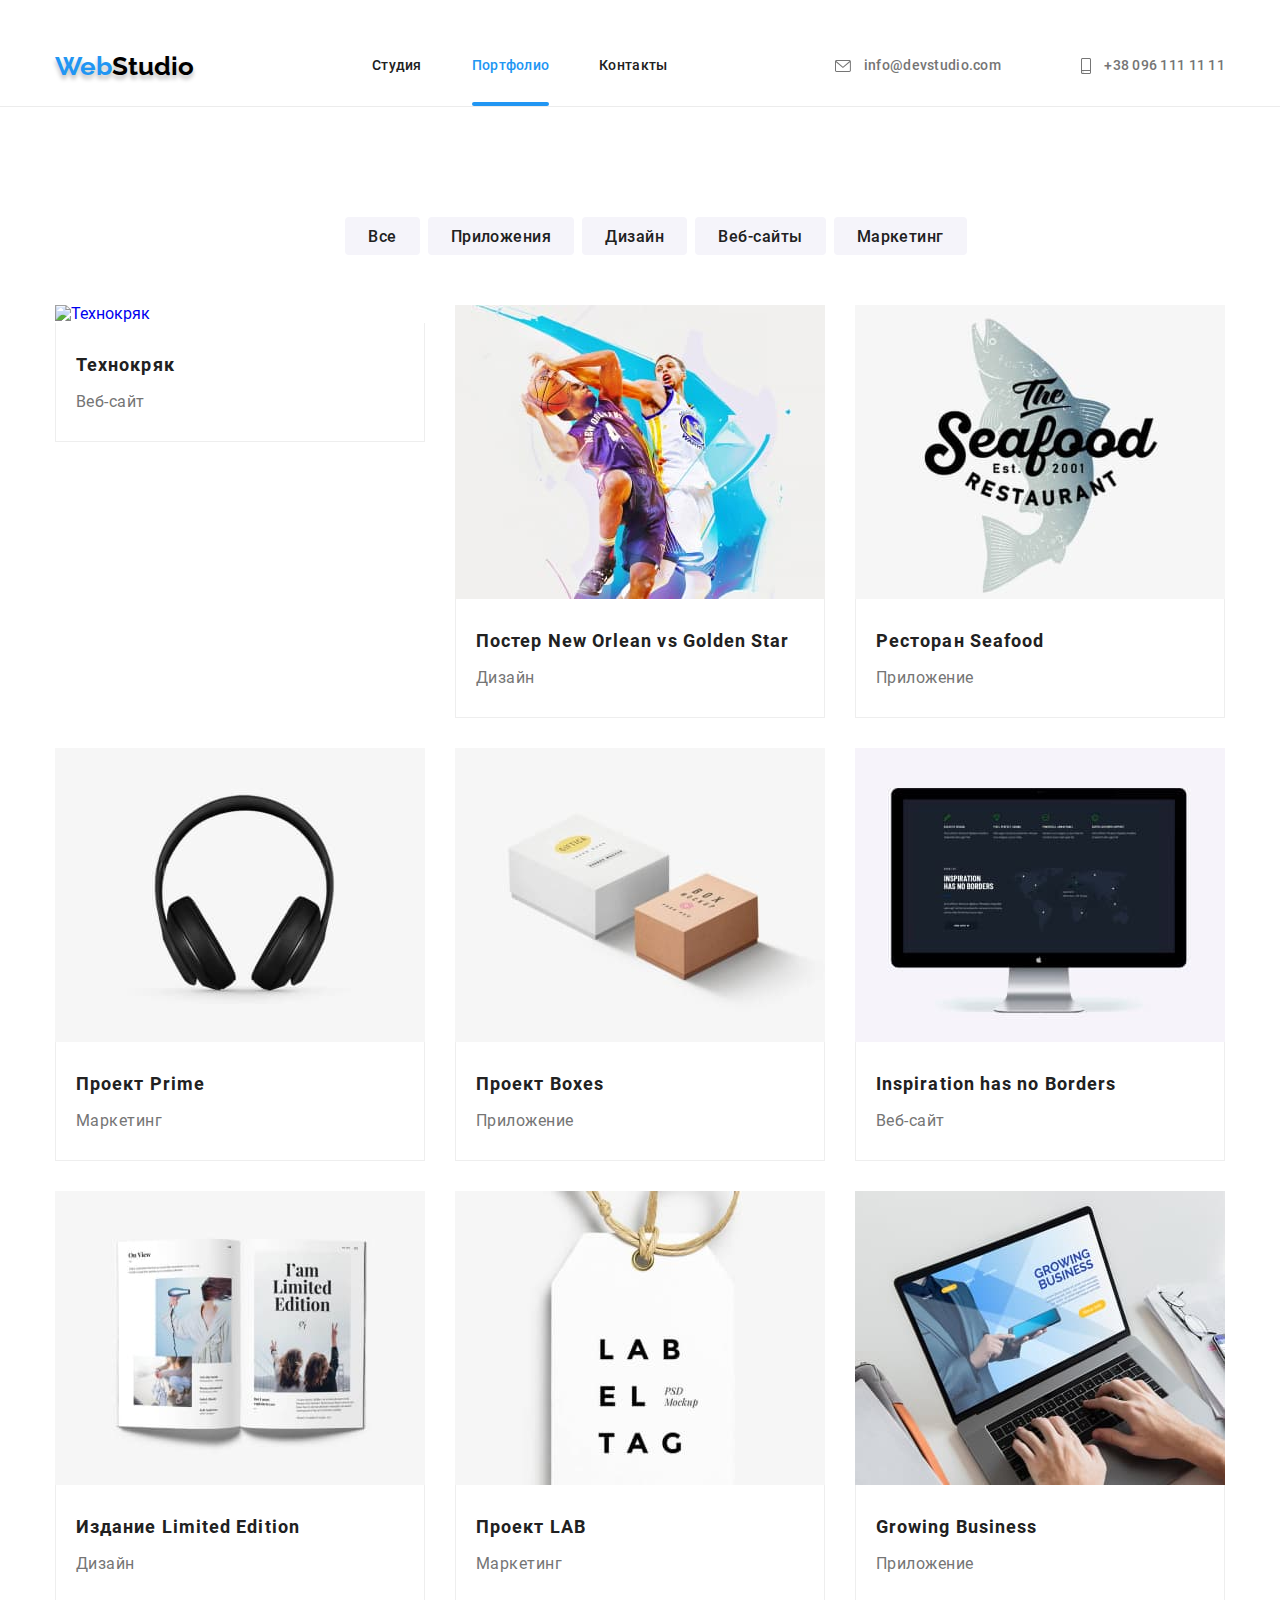
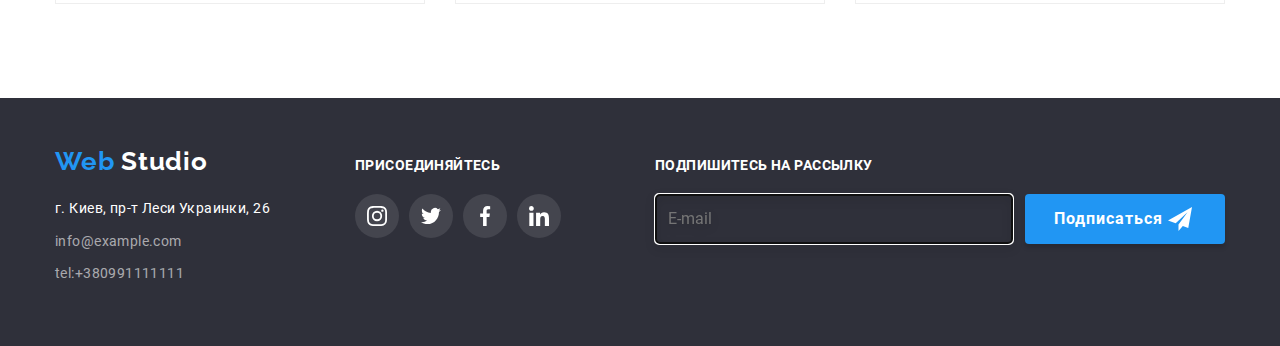
==== portfolio.html @ fd3887d4 "img portfolio updated" ====
<!DOCTYPE html>
<html lang="ru">
  <head>
    <meta charset="UTF-8" />
    <meta name="viewport" content="width=device-width, initial-scale=1.0" />
    <title>Веб студия</title>
    <!-- <link
      href="https://fonts.googleapis.com/css2?family=Raleway:wght@700&family=Roboto:wght@400;500;900&display=swap"
      rel="stylesheet"
    /> -->
        <!-- <link rel="stylesheet" href="./css/normalize.css"> -->
    <link rel="stylesheet" href="./css/portfolio.min.css" />

  </head>

  <body>

    <!--Шапка сайта-->
    <header class="page-header">
      <div class="container flexbox">
    
        <!--Навигация-->
    
        <nav class="navigation">
          <a href="./index.html" class="logo">
            <span class="web"> Web</span> Studio</a>
    
          <button type="button" class="menu-button is-open" aria-expanded="false" aria-controls="menu-container"
            data-menu-button>
            <svg class="icon-menu-mob" width="40" height="40" aria-label="Переключатель мобильного меню">
                        <use class="icon-cross" href="./images/ikonki svg/without color/sprite-nocolor.svg#icon-burger"></use>
                        <use class="icon-menu" href="./images/ikonki svg/without color/sprite-nocolor.svg#icon-menu"></use>
            </svg>
    
          </button>
          <div class="menu-container" id="menu-container" data-menu>
            <div class="site-navigation">
              <ul class="menu-nav">
                <li class="item">
                  <a href="./index.html" class="nav-link ">Студия</a>
                </li>
                <li class="item">
                  <a href="./portfolio.html" class="nav-link current">Портфолио</a>
                </li>
                <li class="item">
                  <a href="./index.html" class="nav-link">Контакты </a>
                </li>
              </ul>
            </div>
    
    
    
            <!-- имейл и телефон -->
            <div class="contacts">
              <ul class="contact-us">
                <li class="item mail">
                  <a href="mailto:info@devstudio.com" class="email contact-link">
                    <svg class="icon-envelope">
                      <use href="./images/ikonki svg/without color/sprite-nocolor.svg#icon-envelope" </use>
                    </svg>
                    info@devstudio.com</a>
                </li>
                <li class="item phone">
                  <a href="tel:+380961111111" class="contact-link">
                    <svg class="icon-smartphone">
                      <use href="./images/ikonki svg/without color/sprite-nocolor.svg#icon-smartphone" </use>
                    </svg>
                    +38 096 111 11 11</a>
                </li>
              </ul>
            </div>
          </div>
        </nav>
      </div>
    
    
    
    
    </header>

    <!--Герой-->
    <main>
      <section class="section">
        <div class="container">

        <h1 class="hero-title" hidden> Контент портфолио</h1>

        <!-- button -->

<ul class="button-container">
  <li class="item"><button type="button" class="btn-portfolio">Все</button></li>
  <li class="item"><button type="button" class="btn-portfolio">Приложения</button></li>
  <li class="item"><button type="button" class="btn-portfolio">Дизайн</button></li>
  <li class="item"><button type="button" class="btn-portfolio">Веб-сайты</button></li>
  <li class="item"><button type="button" class="btn-portfolio">Маркетинг</button></li>
</ul>
<!-- Projects -->
        <ul class="flex-container">
          <li class="container-element">
            
            <a href="#" class="list-link">
              <div class="project-box">
              <picture>
                <source srcset="./images/Jpeg/portfolio/desktop/portfolio1.jpg 1x, ../images/Jpeg/portfolio/desktop/portfolio1@2x.jpg 2x"
                  media="(min-width: 1200px)" />
                                  <source srcset="./images/Jpeg/portfolio/tablet/Portfolio1.jpg 1x, ../images/Jpeg/portfolio/tablet/Portfolio1@2x.jpg 2x"
                                    media="(min-width: 768px)" />

                                  <source srcset="./images/Jpeg/portfolio/mobile/Portfolio1.jpg 1x, ../images/Jpeg/portfolio/mobile/Portfolio1@2x.jpg 2x"
                                    media="(max-width: 767px)" />

<img class="project-image" src="./images/Jpeg/portfolio/Portfolio1.jpg" alt="Технокряк" />
              </picture>
             
                <div class="box-hover">
                  <div class="link-description">
                              <p>
                                Технокряк это современная площадка распространения коронавируса.
                                Компании используют эту платформу для цифрового шпионажа и атак
                                на защищённые сервера конкурентов.
                              </p>
                              </div>
                              </div>
                </div>

              <div class="description">
              <h2 class="section-title-portfolio">Технокряк</h2>
              <p class="list-description">Веб-сайт</p>

              </div>
            </a>
          </li>
          <li class="container-element">
            <a href="#" class="list-link">
                            <div class="project-box">
              <picture>
                <source srcset="./images/Jpeg/portfolio/desktop/Portfolio2.jpg 1x, ../images/Jpeg/portfolio/desktop/Portfolio2@2x.jpg 2x"
                  media="(min-width: 1200px)" />
                <source srcset="./images/Jpeg/portfolio/tablet/Portfolio2.jpg 1x, ../images/Jpeg/portfolio/tablet/Portfolio2@2x.jpg 2x"
                  media="(min-width: 768px)" />
                
                <source srcset="./images/Jpeg/portfolio/mobile/Portfolio2.jpg 1x, ../images/Jpeg/portfolio/mobile/Portfolio2@2x.jpg 2x"
                  media="(max-width: 767px)" />

              <img class="project-image" src="./images/Jpeg/portfolio/Portfolio2.jpg" alt="Постер New Orlean vs Golden Star" />
              </picture>

                              <div class="box-hover">
                                <div class="link-description">
                                  <p>
                                    Технокряк это современная площадка распространения коронавируса.
                                    Компании используют эту платформу для цифрового шпионажа и атак
                                    на защищённые сервера конкурентов.
                                  </p>
                                </div>
                              </div>
                                                          </div>

              <div class="description">
              <h2 class="section-title-portfolio">Постер New Orlean vs Golden Star</h2>
              <p class="list-description">Дизайн</p>

              </div>
            </a>
          </li>
          <li class="container-element">
            <a href="#" class="list-link">
                                          <div class="project-box">
                                            <picture>
                <source srcset="./images/Jpeg/portfolio/desktop/Portfolio3.jpg 1x, ../images/Jpeg/portfolio/desktop/Portfolio3@2x.jpg 2x"
                  media="(min-width: 1200px)" />
                <source srcset="./images/Jpeg/portfolio/tablet/Portfolio3.jpg 1x, ../images/Jpeg/portfolio/tablet/Portfolio3@2x.jpg 2x"
                  media="(min-width: 768px)" />
              
                <source srcset="./images/Jpeg/portfolio/mobile/Portfolio3.jpg 1x, ../images/Jpeg/portfolio/mobile/Portfolio3@2x.jpg 2x"
                  media="(max-width: 767px)" />

              <img class="project-image"
                src="./images/Jpeg/portfolio/Portfolio3.jpg"
                alt="Ресторан Seafood"
                
              />
              </picture>
                                            <div class="box-hover">
                                              <div class="link-description">
                                                <p>
                                                  Технокряк это современная площадка распространения коронавируса.
                                                  Компании используют эту платформу для цифрового шпионажа и атак
                                                  на защищённые сервера конкурентов.
                                                </p>
                                              </div>
                                            </div>
                                          </div>
              <div class="description">
              <h2 class="section-title-portfolio">Ресторан Seafood</h2>
              <p class="list-description">Приложение</p>
              </div>
            </a>
          </li>
          <li class="container-element">
            <a href="#" class="list-link">
                                          <div class="project-box">
                                            <picture>
                <source srcset="./images/Jpeg/portfolio/desktop/Portfolio4.jpg 1x, ../images/Jpeg/portfolio/desktop/Portfolio4@2x.jpg 2x"
                  media="(min-width: 1200px)" />
                <source srcset="./images/Jpeg/portfolio/tablet/Portfolio4.jpg 1x, ../images/Jpeg/portfolio/tablet/Portfolio4@2x.jpg 2x"
                  media="(min-width: 768px)" />
                
                <source srcset="./images/Jpeg/portfolio/mobile/Portfolio4.jpg 1x, ../images/Jpeg/portfolio/mobile/Portfolio4@2x.jpg 2x"
                  media="(max-width: 767px)" />

              <img class="project-image"
                src="./images/Jpeg/portfolio/Portfolio4.jpg"
                alt="Проект Prime"
              />
              </picture>
   <div class="box-hover">
     <div class="link-description">
       <p>
         Технокряк это современная площадка распространения коронавируса.
         Компании используют эту платформу для цифрового шпионажа и атак
         на защищённые сервера конкурентов.
       </p>
     </div>
   </div>
</div>
<div class="description">
                <h2 class="section-title-portfolio">Проект Prime</h2>
              <p class="list-description">Маркетинг</p>
              </div>
            </a>
          </li>
          <li class="container-element">
            <a href="#" class="list-link">
                                                        <div class="project-box">
    <picture>
      <source srcset="./images/Jpeg/portfolio/desktop/Portfolio5.jpg 1x, ../images/Jpeg/portfolio/desktop/Portfolio5@2x.jpg 2x"
        media="(min-width: 1200px)" />
      <source srcset="./images/Jpeg/portfolio/tablet/Portfolio5.jpg 1x, ../images/Jpeg/portfolio/tablet/Portfolio5@2x.jpg 2x"
        media="(min-width: 768px)" />
    
      <source srcset="./images/Jpeg/portfolio/mobile/Portfolio5.jpg 1x, ../images/Jpeg/portfolio/mobile/Portfolio5@2x.jpg 2x"
        media="(max-width: 767px)" />
    
              <img class="project-image" src="./images/Jpeg/portfolio/Portfolio5.jpg" alt="Проект Boxes" />
    </picture>

   <div class="box-hover">
     <div class="link-description">
       <p>
         Технокряк это современная площадка распространения коронавируса.
         Компании используют эту платформу для цифрового шпионажа и атак
         на защищённые сервера конкурентов.
       </p>
     </div>
   </div>

                                                        </div>
                              <div class="description">

              <h2 class="section-title-portfolio">Проект Boxes</h2>
              <p class="list-description">Приложение</p>
                </div>
            </a>
          </li>
          <li class="container-element">
            <a href="#" class="list-link">
               <div class="project-box"><picture>
                <source srcset="./images/Jpeg/portfolio/desktop/Portfolio6.jpg 1x, ../images/Jpeg/portfolio/desktop/Portfolio6@2x.jpg 2x"
                  media="(min-width: 1200px)" />
                <source srcset="./images/Jpeg/portfolio/tablet/Portfolio6.jpg 1x, ../images/Jpeg/portfolio/tablet/Portfolio6@2x.jpg 2x"
                  media="(min-width: 768px)" />
              
                <source srcset="./images/Jpeg/portfolio/mobile/Portfolio6.jpg 1x, ../images/Jpeg/portfolio/mobile/Portfolio6@2x.jpg 2x"
                  media="(max-width: 767px)" />
              
              <img class="project-image" src="./images/Jpeg/portfolio/Portfolio6.jpg" alt="Inspiration has no Borders" />
              </picture>



                <div class="box-hover">
                  <div class="link-description">
                    <p>
                      Технокряк это современная площадка распространения коронавируса.
                      Компании используют эту платформу для цифрового шпионажа и атак
                      на защищённые сервера конкурентов.
                    </p>
                  </div>
                </div>
               </div>

                              <div class="description">

              <h2 class="section-title-portfolio">Inspiration has no Borders</h2>
              <p class="list-description">Веб-сайт</p>
                              </div>
            </a>
          </li>
          <li class="container-element">
            <a href="#" class="list-link">
               <div class="project-box">

                    <picture>
                      <source srcset="./images/Jpeg/portfolio/desktop/Portfolio7.jpg 1x, ../images/Jpeg/portfolio/desktop/Portfolio7@2x.jpg 2x"
                        media="(min-width: 1200px)" />
                      <source srcset="./images/Jpeg/portfolio/tablet/Portfolio7.jpg 1x, ../images/Jpeg/portfolio/tablet/Portfolio7@2x.jpg 2x"
                        media="(min-width: 768px)" />
                    
                      <source srcset="./images/Jpeg/portfolio/mobile/Portfolio7.jpg 1x, ../images/Jpeg/portfolio/mobile/Portfolio7@2x.jpg 2x"
                        media="(max-width: 767px)" />
                    
              <img class="project-image" src="./images/Jpeg/portfolio/Portfolio7.jpg" alt="Издание Limited Edition" />
                    </picture>

              <div class="box-hover">
                <div class="link-description">
                  <p>
                    Технокряк это современная площадка распространения коронавируса.
                    Компании используют эту платформу для цифрового шпионажа и атак
                    на защищённые сервера конкурентов.
                  </p>
                </div>
              </div>
               </div>
                              <div class="description">

              <h2 class="section-title-portfolio">Издание Limited Edition</h2>
              <p class="list-description">Дизайн</p>
                              </div>
            </a>
          </li>
          <li class="container-element">
            <a href="#" class="list-link">
            <div class="project-box">
                    <picture>
                      <source srcset="./images/Jpeg/portfolio/desktop/Portfolio8.jpg 1x, ../images/Jpeg/portfolio/desktop/Portfolio8@2x.jpg 2x"
                        media="(min-width: 1200px)" />
                      <source srcset="./images/Jpeg/portfolio/tablet/Portfolio8.jpg 1x, ../images/Jpeg/portfolio/tablet/Portfolio8@2x.jpg 2x"
                        media="(min-width: 768px)" />
                    
                      <source srcset="./images/Jpeg/portfolio/mobile/Portfolio8.jpg 1x, ../images/Jpeg/portfolio/mobile/Portfolio8@2x.jpg 2x"
                        media="(max-width: 767px)" />
                    
              <img class="project-image" src="./images/Jpeg/portfolio/Portfolio8.jpg" alt="Проект LAB" />
                    </picture>


                            <div class="box-hover">
                              <div class="link-description">
                                <p>
                                  Технокряк это современная площадка распространения коронавируса.
                                  Компании используют эту платформу для цифрового шпионажа и атак
                                  на защищённые сервера конкурентов.
                                </p>
                              </div>
                            </div>

            </div>
                              <div class="description">
              <h2 class="section-title-portfolio">Проект LAB</h2>
              <p class="list-description">Маркетинг</p>
                              </div>
            </a>
          </li>
          <li class="container-element margin-bottom">
            <a href="#" class="list-link">
                          <div class="project-box">
                                                <picture>
                                                  <source srcset="./images/Jpeg/portfolio/desktop/Portfolio9.jpg 1x, ../images/Jpeg/portfolio/desktop/Portfolio9@2x.jpg 2x"
                                                    media="(min-width: 1200px)" />
                                                  <source srcset="./images/Jpeg/portfolio/tablet/Portfolio9.jpg 1x, ../images/Jpeg/portfolio/tablet/Portfolio9@2x.jpg 2x"
                                                    media="(min-width: 768px)" />
                                                
                                                  <source srcset="./images/Jpeg/portfolio/mobile/Portfolio9.jpg 1x, ../images/Jpeg/portfolio/mobile/Portfolio9@2x.jpg 2x"
                                                    media="(max-width: 767px)" />
                                                
              <img class="project-image" src="./images/Jpeg/portfolio/Portfolio9.jpg" alt="Growing Business" />
                                                </picture>

                 <div class="box-hover">
                   <div class="link-description">
                     <p>
                       Технокряк это современная площадка распространения коронавируса.
                       Компании используют эту платформу для цифрового шпионажа и атак
                       на защищённые сервера конкурентов.
                     </p>
                   </div>

                          </div>
                          </div>
                              <div class="description">

              <h2 class="section-title-portfolio">Growing Business</h2>
              <p class="list-description">Приложение</p>
                              </div>
            </a>
          </li>
        </ul>
      </section>
    </main>
  <!--Футер-->
  <footer class="footer">
    <div class="container footer-menu">
      <!-- logo-address-in-footer -->
  
      <div class="logo-address">
        <a href="./index.html" class="footer-logo">
          <span class="web"> Web </span> Studio
        </a>
        <address>
          <p class="contacts-address">г. Киев, пр-т Леси Украинки, 26</p>
  
          <ul class="padding-zero">
            <li class="list">
              <a href="mailto:info@example.com" class="contacts-item">info@example.com</a>
            </li>
            <li class="list">
              <a href="tel:+380991111111" class="contacts-item">tel:+380991111111</a>
            </li>
          </ul>
        </address>
      </div>
  
        <!-- Присоединяйтесь -->
        <div class="join-menu">
          <b class="join">Присоединяйтесь</b>
          <ul class="list social-list-footer">
            <li class="social-item-footer">
              <a href="#" class="social-link-footer" target="_blank" rel="noopener noreferrer"
                aria-label="ссылка на Instagram"><svg class="social-icon-footer" width="20" height="20">
                  <use href="./images/ikonki svg/without color/sprite-nocolor.svg#icon-instagram" </use>
        
                </svg></a>
            </li>
            <li class="social-item-footer">
              <a href="#" class="social-link-footer" target="_blank" rel="noopener noreferrer"
                aria-label="ссылка на Twitter"><svg class="social-icon-footer" width="20" height="20">
                  <use href="./images/ikonki svg/without color/sprite-nocolor.svg#icon-twitter" </use>
        
                </svg></a>
            </li>
            <li class="social-item-footer">
              <a href="#" class="social-link-footer" target="_blank" rel="noopener noreferrer"
                aria-label="ссылка на Facebook"><svg class="social-icon-footer" width="20" height="20">
        
                  <use href="./images/ikonki svg/without color/sprite-nocolor.svg#icon-facebook" </use>
                </svg></a>
            </li>
            <li class="social-item-footer">
              <a href="#" class="social-link-footer" target="_blank" rel="noopener noreferrer" aria-label="ссылка на LinkedIn">
                <svg class="social-icon-footer" width="20" height="20">
                  <use href="./images/ikonki svg/without color/sprite-nocolor.svg#icon-linkedin" </use>
                </svg>
              </a>
            </li>
          </ul>
        </div>
       
      <!-- /* sign-up */ -->
      
      <div class="sign-up">
        <b class="join"> Подпишитесь на рассылку</b>
        <form class="join-us-form">
          <div class="form-field-footer">
            <input type="email" class="join-email" name="email" id="email" placeholder="E-mail" autofocus />
          </div>
      
          <button class="btn-footer" type="submit">Подписаться
            <svg class="icon-send-form" width="24" height="24">
              <use href="./images/ikonki svg/without color/sprite-nocolor.svg#icon-icon-send" </use>
            </svg>
          </button>
      </div>
      </form>
      </div>
        </div>
  </footer>
          <script src="./js/menu.js"></script>

  </body>
</html>
---- css/portfolio.min.css ----
@font-face{font-family:"Roboto";font-style:normal;font-weight:400;src:local("Roboto"),local("Roboto-Regular"),url("../fonts/roboto-v20-latin_cyrillic-regular.woff2") format("woff2"),url("../fonts/roboto-v20-latin_cyrillic-regular.woff") format("woff")}@font-face{font-family:"Roboto";font-style:normal;font-weight:500;src:local("Roboto Medium"),local("Roboto-Medium"),url("../fonts/roboto-v20-latin_cyrillic-500.woff2") format("woff2"),url("../fonts/roboto-v20-latin_cyrillic-500.woff") format("woff")}@font-face{font-family:"Roboto";font-style:normal;font-weight:700;src:local("Roboto Bold"),local("Roboto-Bold"),url("../fonts/roboto-v20-latin_cyrillic-700.woff2") format("woff2"),url("../fonts/roboto-v20-latin_cyrillic-700.woff") format("woff")}@font-face{font-family:"Roboto";font-style:normal;font-weight:900;src:local("Roboto Black"),local("Roboto-Black"),url("../fonts/roboto-v20-latin_cyrillic-900.woff2") format("woff2"),url("../fonts/roboto-v20-latin_cyrillic-900.woff") format("woff")}@font-face{font-family:"Raleway";font-style:normal;font-weight:700;src:local(""),url("../fonts/raleway-v17-latin_cyrillic-700.woff2") format("woff2"),url("../fonts/raleway-v17-latin_cyrillic-700.woff") format("woff")}/*! normalize.css v8.0.1 | MIT License | github.com/necolas/normalize.css */html{line-height:1.15;-webkit-text-size-adjust:100%}body{margin:0}main{display:block}h1{font-size:2em;margin:0.67em 0}hr{-webkit-box-sizing:content-box;box-sizing:content-box;height:0;overflow:visible}pre{font-family:monospace, monospace;font-size:1em}a{background-color:transparent}abbr[title]{border-bottom:none;text-decoration:underline;-webkit-text-decoration:underline dotted;text-decoration:underline dotted}b,strong{font-weight:bolder}code,kbd,samp{font-family:monospace, monospace;font-size:1em}small{font-size:80%}sub,sup{font-size:75%;line-height:0;position:relative;vertical-align:baseline}sub{bottom:-0.25em}sup{top:-0.5em}img{border-style:none}button,input,optgroup,select,textarea{font-family:inherit;font-size:100%;line-height:1.15;margin:0}button,input{overflow:visible}button,select{text-transform:none}button,[type="button"],[type="reset"],[type="submit"]{-webkit-appearance:button}button::-moz-focus-inner,[type="button"]::-moz-focus-inner,[type="reset"]::-moz-focus-inner,[type="submit"]::-moz-focus-inner{border-style:none;padding:0}button:-moz-focusring,[type="button"]:-moz-focusring,[type="reset"]:-moz-focusring,[type="submit"]:-moz-focusring{outline:1px dotted ButtonText}fieldset{padding:0.35em 0.75em 0.625em}legend{-webkit-box-sizing:border-box;box-sizing:border-box;color:inherit;display:table;max-width:100%;padding:0;white-space:normal}progress{vertical-align:baseline}textarea{overflow:auto}[type="checkbox"],[type="radio"]{-webkit-box-sizing:border-box;box-sizing:border-box;padding:0}[type="number"]::-webkit-inner-spin-button,[type="number"]::-webkit-outer-spin-button{height:auto}[type="search"]{-webkit-appearance:textfield;outline-offset:-2px}[type="search"]::-webkit-search-decoration{-webkit-appearance:none}::-webkit-file-upload-button{-webkit-appearance:button;font:inherit}details{display:block}summary{display:list-item}template{display:none}[hidden]{display:none}.btn-hero,.btn-footer,.btn-submit-modal{min-width:200px;font-family:inherit;font-weight:700;font-size:16px;line-height:1.87;text-align:center;text-decoration:none;letter-spacing:0.06em;color:#fff;background-color:#2196f3;-webkit-box-shadow:0px 4px 4px rgba(0,0,0,0.15);box-shadow:0px 4px 4px rgba(0,0,0,0.15);border-radius:4px;border:none}.menu-nav,.contacts-us,.contact-us,.item,.flex-container,.padding-zero,.social-list-footer{padding:0;margin:0;list-style:none}html{-webkit-box-sizing:border-box;box-sizing:border-box}*,*::before,*::after{-webkit-box-sizing:inherit;box-sizing:inherit}*{-webkit-box-sizing:border-box;box-sizing:border-box}h1,h2,h3{margin-top:0;margin-bottom:0}body{background-color:#fff;color:#212121;font-family:Roboto,sans-serif;font-style:normal;font-weight:400;margin:0}.container{width:100%;padding-left:15px;padding-right:15px;margin-left:auto;margin-right:auto;outline-color:tomato}@media (min-width: 480px){.container{width:480px}}@media (min-width: 768px){.container{width:768px}}@media (min-width: 1200px){.container{width:1200px;padding-right:15px;padding-left:15px}}.section{padding:60px 0}@media (min-width: 1200px){.section{padding:94px 0}}.section-title{margin-bottom:30px;font-weight:700;font-size:28px;line-height:0.84;text-align:center;letter-spacing:0.03em}@media (min-width: 1200px){.section-title{margin-bottom:50px;font-size:36px;line-height:1.16}}@media (min-width: 1200px){.flexbox{display:-webkit-box;display:-ms-flexbox;display:flex;-webkit-box-pack:end;-ms-flex-pack:end;justify-content:flex-end;-webkit-box-align:center;-ms-flex-align:center;align-items:center}}a{text-decoration:none}img{display:block;max-width:100%;height:auto}.page-header{position:relative}@media screen and (min-width: 1200px){.page-header{border-bottom:1px solid #ececec}}@media screen and (min-width: 768px) and (max-width: 1199px){.flexbox,.navigation,.menu-nav,.contacts,.contact-us{display:-webkit-box;display:-ms-flexbox;display:flex}}@media screen and (min-width: 768px) and (max-width: 1199px){.contacts,.contact-us{-webkit-box-orient:vertical;-webkit-box-direction:normal;-ms-flex-direction:column;flex-direction:column}}@media screen and (min-width: 1200px){.flexbox,.navigation,.menu-nav,.contacts,.contacts-us{display:-webkit-box;display:-ms-flexbox;display:flex;-webkit-box-align:center;-ms-flex-align:center;align-items:center}}@media screen and (min-width: 1200px){.navigation{width:100%}}.menu-button{display:-webkit-inline-box;display:-ms-inline-flexbox;display:inline-flex;margin-top:10px;margin-bottom:10px;margin-left:0;margin-right:15px;border:none;background-color:transparent}@media screen and (min-width: 768px){.menu-button{display:none}}@media screen and (max-width: 767px){.menu-button{position:absolute;top:0;right:0}}.menu-button .icon-cross{display:none}.menu-button.is-open .icon-cross{display:block}.menu-button.is-open .icon-menu{display:none}.icon-menu-mob:hover,.icon-menu-mob:focus{fill:#2196f3}.menu-container{background-color:#fff;width:100%;-webkit-box-shadow:0px 4px 8px rgba(0,0,0,0.04),0px 2px 4px rgba(0,0,0,0.08),0px 1px 3px rgba(0,0,0,0.16);box-shadow:0px 4px 8px rgba(0,0,0,0.04),0px 2px 4px rgba(0,0,0,0.08),0px 1px 3px rgba(0,0,0,0.16);padding-left:15px;padding-right:15px}@media screen and (max-width: 767px){.menu-container{text-align:center;display:none;position:absolute;top:100%;left:0;z-index:10;border-top:1px solid #ececec}.menu-container.is-open{display:block}}@media screen and (min-width: 768px) and (max-width: 1199px){.menu-container{display:-webkit-box;display:-ms-flexbox;display:flex;-webkit-box-pack:justify;-ms-flex-pack:justify;justify-content:space-between;-webkit-box-align:baseline;-ms-flex-align:baseline;align-items:baseline;padding:0;margin:0;-webkit-box-shadow:none;box-shadow:none}}@media screen and (min-width: 1200px){.menu-container{display:-webkit-box;display:-ms-flexbox;display:flex;-webkit-box-pack:justify;-ms-flex-pack:justify;justify-content:space-between;-webkit-box-align:baseline;-ms-flex-align:baseline;align-items:baseline;padding:0;-webkit-box-shadow:none;box-shadow:none}}@media screen and (max-width: 767px){.site-navigation{padding-top:60px;padding-bottom:60px}}@media screen and (min-width: 768px) and (max-width: 1199px){.site-navigation{padding-top:32px;padding-bottom:0px}}@media screen and (min-width: 1200px){.site-navigation{margin-left:93px}}.contacts{padding-bottom:60px}@media screen and (min-width: 480px) and (max-width: 767px){.contacts{padding-bottom:60px}}@media screen and (min-width: 768px) and (max-width: 1199px){.contacts{padding-bottom:0}}@media screen and (min-width: 1200px){.contacts{padding-bottom:0}}@media screen and (min-width: 768px) and (max-width: 1199px){.menu-nav{padding-bottom:32px;margin-left:88px}}@media screen and (max-width: 767px){.menu-nav .item:not(:last-child){margin-bottom:40px}}@media screen and (min-width: 768px){.menu-nav .item:not(:last-child){margin-right:50px}}@media screen and (max-width: 767px){.mail:not(:last-child),.phone:not(:last-child){margin-bottom:16px}}@media screen and (min-width: 1200px){.contact-us.item+.item{margin-left:30px}}@media screen and (min-width: 480px){.contact-us.item{font-size:14px;line-height:1.14}}.nav-link{font-weight:500;font-size:18px;line-height:1.14;letter-spacing:0.02em;text-decoration:none;color:#212121;-webkit-transition-property:all;transition-property:all;-webkit-transition-duration:250ms;transition-duration:250ms;-webkit-transition-timing-function:cubic-bezier(0.4, 0, 0.2, 1);transition-timing-function:cubic-bezier(0.4, 0, 0.2, 1)}.nav-link:hover,.nav-link:focus{color:#2196f3}@media screen and (min-width: 480px) and (max-width: 767px){.nav-link{font-size:18px;line-height:1.16;padding-bottom:8px}}@media screen and (min-width: 768px){.nav-link{padding-bottom:32px;font-size:14px}}@media screen and (min-width: 1200px){.nav-link{display:block;font-size:14px;padding-top:32px;padding-bottom:32px}}.menu-nav .active{color:#2196f3;position:relative}.active::after{content:"";position:absolute;bottom:0;left:0;display:block;width:100%;height:4px;border-radius:2px;background-color:#2196f3}.contact-link{font-size:18px;font-weight:500;letter-spacing:0.02em;color:#757575;text-decoration:none;-webkit-transition-property:all;transition-property:all;-webkit-transition-duration:250ms;transition-duration:250ms;-webkit-transition-timing-function:cubic-bezier(0.4, 0, 0.2, 1);transition-timing-function:cubic-bezier(0.4, 0, 0.2, 1)}.contact-link:hover,.contact-link:focus{color:#2196f3}@media screen and (min-width: 480px){.contact-link{font-size:18px;line-height:1.14}}@media screen and (min-width: 768px){.contact-link{font-size:12px;line-height:1.16}}@media screen and (min-width: 1200px){.contact-link{font-size:14px;line-height:1.14}}.mail{display:block;color:#757575}.mail:hover,.mail:focus{color:#2196f3}.icon-envelope{fill:currentColor;margin-right:2.8px}.phone{display:block;color:#757575}.phone:hover,.phone:focus{color:#2196f3}.icon-smartphone{fill:currentColor;margin-right:9.83px}@media screen and (max-width: 767px){.navigation{padding-top:16px;padding-bottom:16px}}@media (min-width: 768px){.navigation{padding-top:26px}}@media (min-width: 1200px){.navigation{display:-webkit-box;display:-ms-flexbox;display:flex;-webkit-box-align:center;-ms-flex-align:center;align-items:center;margin-right:auto;padding-bottom:0}}@media screen and (min-width: 768px) and (max-width: 1199px){.menu-nav{margin-right:50px}}@media (min-width: 1200px){.menu-nav{display:-webkit-box;display:-ms-flexbox;display:flex}}.item .nav-link.current{position:relative}.nav-link.current{color:#2196f3}.menu-nav .nav-link.current::after{position:absolute;content:"";bottom:0;left:0;width:100%;height:4px;border-radius:2px;background-color:#2196f3;background-repeat:no-repeat;background-position:center}@media (min-width: 1200px){.nav-link{display:block;padding-top:32px;padding-bottom:32px;font-weight:500;font-size:14px;line-height:1.14;letter-spacing:0.02em;color:#212121;text-decoration:none;-webkit-transition:color 250ms cubic-bezier(0.4, 0, 0.2, 1);transition:color 250ms cubic-bezier(0.4, 0, 0.2, 1)}}.nav-link:hover,.nav-link:focus{color:#2196f3}.logo{margin-bottom:16px;margin-top:16px;font-family:Raleway,sans-serif;font-weight:700;font-size:26px;line-height:1.19;text-decoration:none;color:#000;text-shadow:0px 4px 4px rgba(0,0,0,0.25)}@media screen and (min-width: 768px) and (max-width: 1199px){.logo{display:-webkit-box;display:-ms-flexbox;display:flex}}@media (min-width: 1200px){.logo{display:-webkit-box;display:-ms-flexbox;display:flex;margin-right:85px}}.web{color:#2196f3}@media (min-width: 1200px){.contact-us{display:-webkit-box;display:-ms-flexbox;display:flex;margin-left:auto}}@media (min-width: 1200px){.email{margin-right:30px}}.contact-link{font-weight:500;font-size:14px;line-height:1.14;letter-spacing:0.02em;color:#757575;text-decoration:none;-webkit-transition:color 250ms cubic-bezier(0.4, 0, 0.2, 1);transition:color 250ms cubic-bezier(0.4, 0, 0.2, 1)}.contact-link:focus,.contact-link:hover{color:#2196f3}.icon-smartphone{vertical-align:middle;width:10px;height:16px;margin-right:10px;fill:currentColor}.icon-envelope{vertical-align:middle;width:16px;height:12px;margin-right:10px;fill:currentColor}@media (min-width: 1200px){.contact-us .item+.item{margin-left:50px}}.btn-hero{display:inline-block;padding:10px 32px}.btn-footer{display:-webkit-box;display:-ms-flexbox;display:flex;-webkit-box-align:center;-ms-flex-align:center;align-items:center;padding-top:10px;padding-bottom:10px;padding-left:29px;padding-right:28px;margin-left:12px}@media screen and (max-width: 1199px){.btn-footer{margin-top:20px;margin-bottom:60px;margin-left:auto;margin-right:auto}}@media (min-width: 1200px){.btn-footer{margin-top:0;margin-left:12px}}.btn-close-modal{position:absolute;top:8px;right:8px;width:30px;height:30px;background-color:#fff;border:1px solid rgba(0,0,0,0.1);-webkit-box-sizing:border-box;box-sizing:border-box;border-radius:50%;padding:9 10;-webkit-box-align:center;-ms-flex-align:center;align-items:center}.btn-submit-modal{height:50px;-webkit-box-align:center;-ms-flex-align:center;align-items:center;margin-left:auto;margin-right:auto}.button-container{display:-webkit-box;display:-ms-flexbox;display:flex;-ms-flex-wrap:wrap;flex-wrap:wrap}@media screen and (max-width: 767px){.button-container{padding-left:0;margin-bottom:40px}}@media screen and (min-width: 768px) and (max-width: 1199px){.button-container{margin-top:0;margin-bottom:30px}}@media (min-width: 1200px){.button-container{display:-webkit-box;display:-ms-flexbox;display:flex;-webkit-box-pack:center;-ms-flex-pack:center;justify-content:center;-ms-flex-wrap:nowrap;flex-wrap:nowrap;margin-bottom:50px}}.item{margin-bottom:15px}@media (min-width: 1200px){.item{text-align:center;display:inline-block;margin-right:0;margin-bottom:0}}.btn-portfolio{margin-right:8px;min-width:73px;height:38px;padding:6px 22px;border-radius:4px;font-weight:500;font-size:16px;line-height:1.62;text-align:center;letter-spacing:0.03em;color:#212121;background:#f5f4fa;border:1px solid transparent;-webkit-transition:background-color 250ms cubic-bezier(0.4, 0, 0.2, 1),color 250ms cubic-bezier(0.4, 0, 0.2, 1),-webkit-box-shadow 250ms cubic-bezier(0.4, 0, 0.2, 1);transition:background-color 250ms cubic-bezier(0.4, 0, 0.2, 1),color 250ms cubic-bezier(0.4, 0, 0.2, 1),-webkit-box-shadow 250ms cubic-bezier(0.4, 0, 0.2, 1);transition:background-color 250ms cubic-bezier(0.4, 0, 0.2, 1),color 250ms cubic-bezier(0.4, 0, 0.2, 1),box-shadow 250ms cubic-bezier(0.4, 0, 0.2, 1);transition:background-color 250ms cubic-bezier(0.4, 0, 0.2, 1),color 250ms cubic-bezier(0.4, 0, 0.2, 1),box-shadow 250ms cubic-bezier(0.4, 0, 0.2, 1),-webkit-box-shadow 250ms cubic-bezier(0.4, 0, 0.2, 1)}.btn-portfolio:hover,.btn-portfolio:focus{background:#2196f3;color:#fff;-webkit-box-shadow:0px 3px 1px rgba(0,0,0,0.1),0px 1px 2px rgba(0,0,0,0.08),0px 2px 2px rgba(0,0,0,0.12);box-shadow:0px 3px 1px rgba(0,0,0,0.1),0px 1px 2px rgba(0,0,0,0.08),0px 2px 2px rgba(0,0,0,0.12)}@media screen and (min-width: 768px) and (max-width: 1199px){.flex-container{display:-webkit-box;display:-ms-flexbox;display:flex;-ms-flex-wrap:wrap;flex-wrap:wrap;margin:-15px}}@media screen and (min-width: 1200px){.flex-container{display:-webkit-box;display:-ms-flexbox;display:flex;-ms-flex-wrap:wrap;flex-wrap:wrap;margin:-15px}}.container-element{background:#fff;-webkit-box-sizing:border-box;box-sizing:border-box}@media screen and (max-width: 767px){.container-element:not(:last-child){margin-bottom:30px}}@media screen and (min-width: 768px){.container-element tr:nth-child(2n){margin-right:0}}@media screen and (min-width: 768px){.container-element{-ms-flex-preferred-size:calc((100% - 4 * 15px) / 2);flex-basis:calc((100% - 4 * 15px) / 2);margin:15px}}@media screen and (min-width: 1200px){.container-element{-ms-flex-preferred-size:calc((100% - 6 * 15px) / 3);flex-basis:calc((100% - 6 * 15px) / 3);margin:15px}}.list-link{text-decoration:none}.list-link:hover .box-hover,.list-link:focus .box-hover{opacity:1;-webkit-transform:translateY(0);transform:translateY(0)}.project-box{position:relative;width:100%;overflow:hidden}@media (min-width: 1200px){.project-box{position:relative;width:370px;overflow:hidden}}.project-image{display:block}.box-hover{position:absolute;width:100%;height:100%;top:0;left:0;-webkit-transform:translateY(100%);transform:translateY(100%);color:#fff;background-color:rgba(33,150,243,0.9);-webkit-transition:-webkit-transform 250ms cubic-bezier(0.4, 0, 0.2, 1);transition:-webkit-transform 250ms cubic-bezier(0.4, 0, 0.2, 1);transition:transform 250ms cubic-bezier(0.4, 0, 0.2, 1);transition:transform 250ms cubic-bezier(0.4, 0, 0.2, 1), -webkit-transform 250ms cubic-bezier(0.4, 0, 0.2, 1)}.link-description{margin:0;padding:63px 24px;width:322px;font-size:18px;line-height:1.56;letter-spacing:0.03em;text-align:left;-webkit-box-pack:center;-ms-flex-pack:center;justify-content:center}.description{border-right:1px solid #eee;border-left:1px solid #eee;border-bottom:1px solid #eee;border-top:none;padding:24px 20px}@media screen and (max-width: 480px){.description{width:100%}}@media screen and (min-width: 1200px){.description{width:370px}}@media screen and (min-width: 768px) and (max-width: 1199px){.description{width:354px}}.section-title-portfolio{margin-bottom:4px;font-weight:700;font-size:18px;line-height:2;letter-spacing:0.06em;color:#212121}@media screen and (min-width: 768px) and (max-width: 1199px){.section-title-portfolio{text-align:left}}.list-description{margin:0;font-size:16px;line-height:1.87;letter-spacing:0.03em;color:#757575}.footer{background-color:#2f303a}@media screen and (max-width: 767px){.footer{text-align:center}}.footer-menu{display:-webkit-box;display:-ms-flexbox;display:flex;-ms-flex-wrap:wrap;flex-wrap:wrap}@media screen and (max-width: 767px){.footer-menu{-webkit-box-align:center;-ms-flex-align:center;align-items:center;-webkit-box-pack:center;-ms-flex-pack:center;justify-content:center}}@media (min-width: 1200px){.footer-menu{-webkit-box-align:baseline;-ms-flex-align:baseline;align-items:baseline;-webkit-box-pack:start;-ms-flex-pack:start;justify-content:start}}@media screen and (min-width: 768px) and (max-width: 1199px){.footer-menu{-webkit-box-align:baseline;-ms-flex-align:baseline;align-items:baseline;-webkit-box-pack:justify;-ms-flex-pack:justify;justify-content:space-between;padding-left:0;padding-right:0}}@media screen and (max-width: 767px){.logo-address{padding-top:60px;text-align:center;-webkit-box-align:center;-ms-flex-align:center;align-items:center;-webkit-box-pack:center;-ms-flex-pack:center;justify-content:center}}@media screen and (min-width: 768px) and (max-width: 1139px){.logo-address{padding-left:89px}}@media (min-width: 1200px){.logo-address{display:block;margin-right:30px;margin-bottom:60px;width:270px;-webkit-box-pack:left;-ms-flex-pack:left;justify-content:left}}.footer-logo{display:block;margin-bottom:20px;font-family:Raleway,sans-serif;font-weight:700;font-size:24px;line-height:0.85;letter-spacing:0.03em;text-decoration:none;color:#fff}@media screen and (max-width: 1199px){.footer-logo{text-align:center}}@media (min-width: 1200px){.footer-logo{text-align:left;font-size:26px;line-height:1.19}}.contacts-address{text-decoration:none;font-size:14px;line-height:1.71;letter-spacing:0.03em;color:#fff;text-decoration:none;font-style:normal}@media screen and (max-width: 1199px){.contacts-address{text-align:center;-webkit-box-align:center;-ms-flex-align:center;align-items:center;-webkit-box-pack:center;-ms-flex-pack:center;justify-content:center}}@media (min-width: 1200px){.contacts-address{margin:0;font-size:14px;line-height:1.71;letter-spacing:0.03em;color:#fff;text-decoration:none;font-style:normal}}.padding-zero{display:block;padding:0;text-decoration:none}@media screen and (max-width: 1199px){.padding-zero{text-align:center;-webkit-box-align:center;-ms-flex-align:center;align-items:center;-webkit-box-pack:center;-ms-flex-pack:center;justify-content:center}}@media (min-width: 1200px){.padding-zero{padding-left:0}}.contacts-list{display:block;text-decoration:none}@media screen and (max-width: 1199px){.contacts-list{text-align:center;-webkit-box-align:center;-ms-flex-align:center;align-items:center;-webkit-box-pack:center;-ms-flex-pack:center;justify-content:center}}.contacts-item{display:block;margin-top:9px;font-size:14px;line-height:1.71;letter-spacing:0.03em;color:rgba(255,255,255,0.6);font-style:normal;text-decoration:none}.join-menu{display:block;text-align:center;-webkit-box-align:center;-ms-flex-align:center;align-items:center;-webkit-box-pack:center;-ms-flex-pack:center;justify-content:center}@media screen and (max-width: 767px){.join-menu{width:100%}}@media screen and (min-width: 768px) and (max-width: 1139px){.join-menu{padding-right:89px;text-align:center}}@media (min-width: 1200px){.join-menu{display:block;width:270px;margin-right:30px}}.social-list-footer{display:-webkit-box;display:-ms-flexbox;display:flex;width:100%;height:44px;-webkit-box-pack:center;-ms-flex-pack:center;justify-content:center}@media (min-width: 1200px){.social-list-footer{-webkit-box-pack:left;-ms-flex-pack:left;justify-content:left;width:270px}}.social-item-footer{display:block}.social-item-footer:not(:last-child){margin-right:10px}.social-link-footer{display:-webkit-box;display:-ms-flexbox;display:flex;-webkit-box-pack:center;-ms-flex-pack:center;justify-content:center;-webkit-box-align:center;-ms-flex-align:center;align-items:center;width:44px;height:44px;background-color:rgba(255,255,255,0.1);border-radius:50%;-webkit-transition:background-color 250ms cubic-bezier(0.4, 0, 0.2, 1);transition:background-color 250ms cubic-bezier(0.4, 0, 0.2, 1)}.social-link-footer:hover,.social-link-footer:focus{background-color:#2196f3}.social-icon-footer{fill:#fff}@media screen and (max-width: 767px){.sign-up{width:100%}}@media screen and (min-width: 768px) and (max-width: 1199px){.sign-up{padding-top:60px;padding-bottom:60px;padding-right:152px;padding-left:166px}}@media (min-width: 1200px){.sign-up{width:570px;height:86px}}.join{display:block;text-align:center;margin-top:60px;margin-bottom:20px;font-weight:700;font-size:14px;line-height:1.14;letter-spacing:0.03em;text-transform:uppercase;color:#fff}@media screen and (min-width: 768px) and (max-width: 1199px){.join{text-align:center}}@media (min-width: 1200px){.join{text-align:left}}@media (min-width: 1200px){.join-us-form{display:-webkit-box;display:-ms-flexbox;display:flex;-webkit-box-align:start;-ms-flex-align:start;align-items:flex-start;-webkit-box-orient:horizontal;-webkit-box-direction:normal;-ms-flex-direction:row;flex-direction:row}}@media (min-width: 1200px){.form-field-footer{position:relative;display:-webkit-box;display:-ms-flexbox;display:flex;-webkit-box-orient:vertical;-webkit-box-direction:normal;-ms-flex-direction:column;flex-direction:column;width:448px}}.join-email{width:100%;padding-top:15px;padding-bottom:15px;padding-left:12px;border:1px solid rgba(255,255,255,0.3);-webkit-box-sizing:border-box;box-sizing:border-box;-webkit-filter:drop-shadow(0px 4px 4px rgba(0,0,0,0.15));filter:drop-shadow(0px 4px 4px rgba(0,0,0,0.15));border-radius:4px;color:rgba(255,255,255,0.6);background:transparent}@media screen and (min-width: 768px) and (max-width: 1199px){.join-email{width:450px}}.icon-send-form{margin-left:5px;fill:#fff}
/*# sourceMappingURL=portfolio.min.css.map */
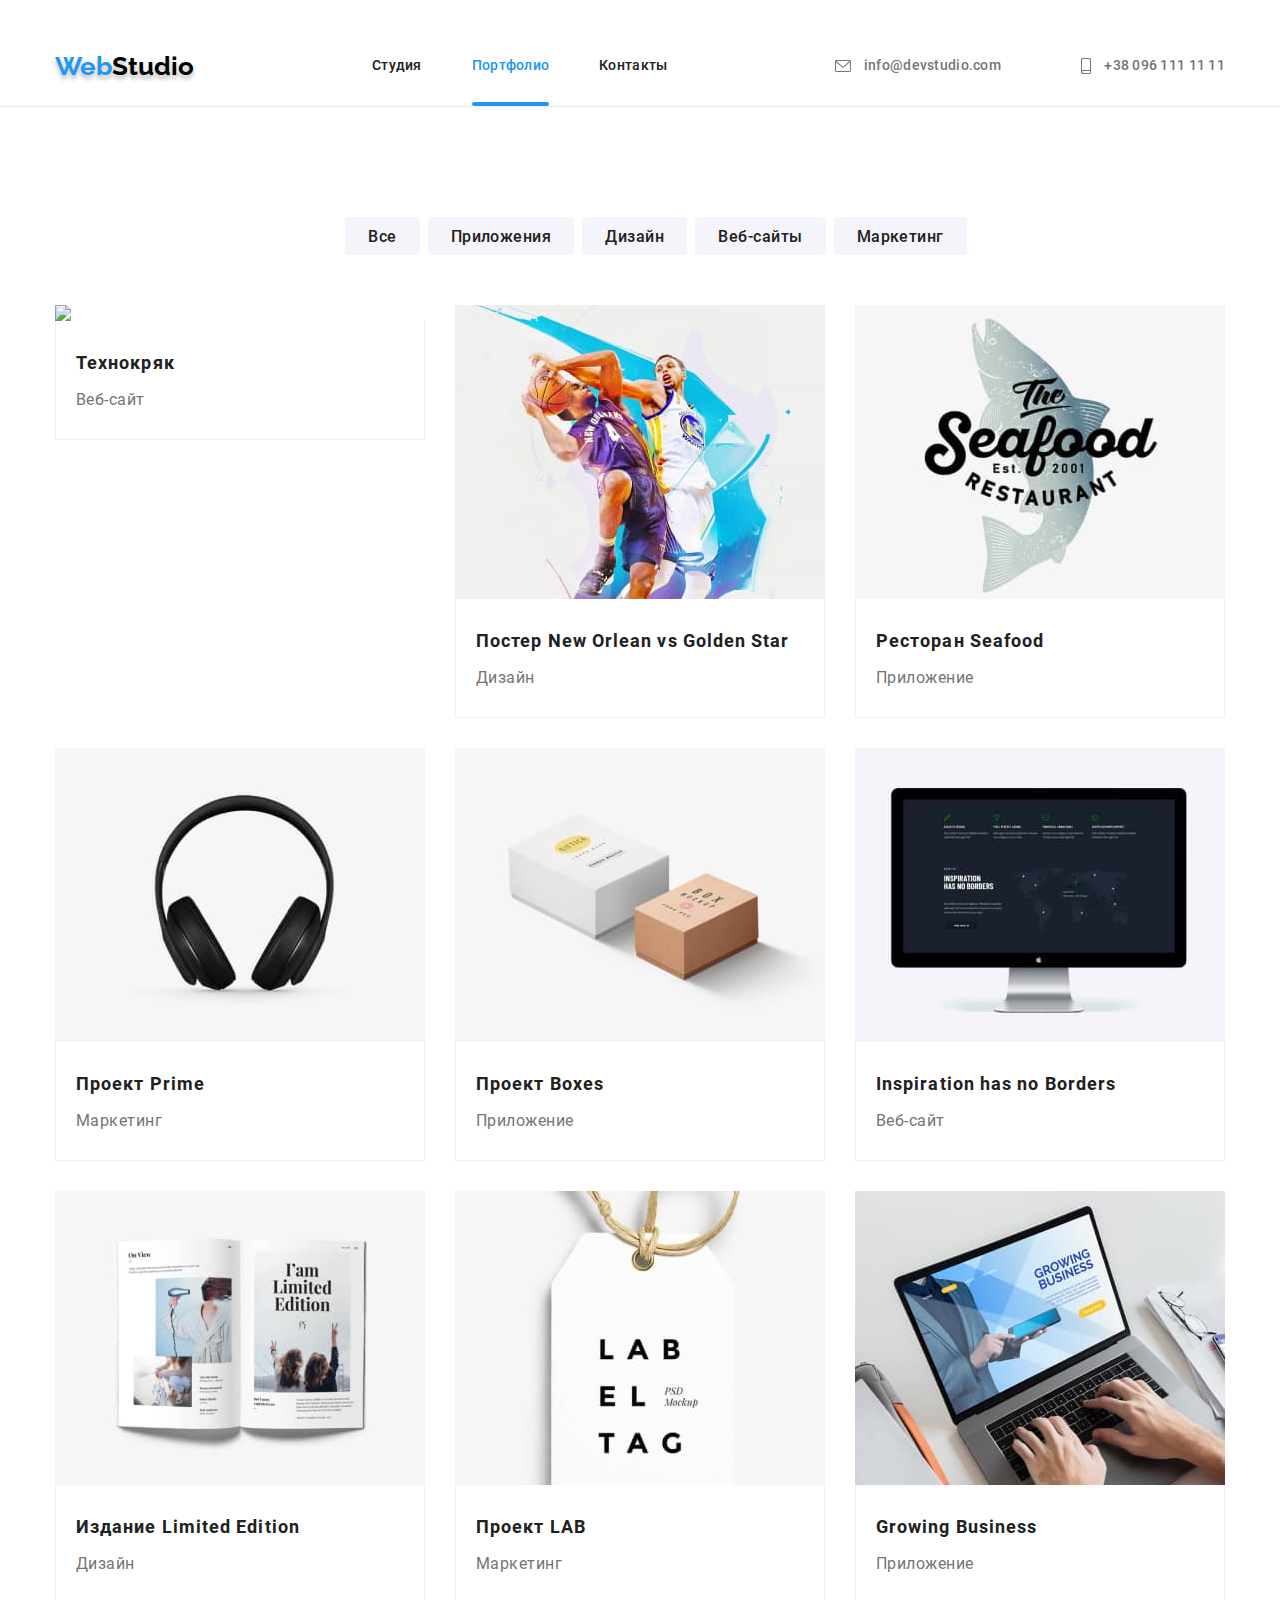
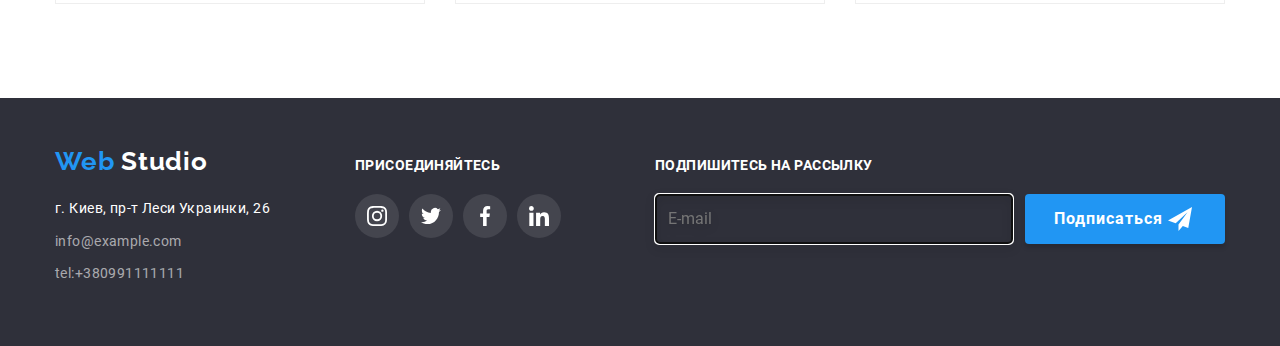
==== commit 2261e240: "updates img" ====
--- a/portfolio.html
+++ b/portfolio.html
@@ -109,7 +109,7 @@
                                   <source srcset="./images/Jpeg/portfolio/mobile/Portfolio1.jpg 1x, ../images/Jpeg/portfolio/mobile/Portfolio1@2x.jpg 2x"
                                     media="(max-width: 767px)" />
 
-<img class="project-image" src="./images/Jpeg/portfolio/Portfolio1.jpg" alt="Технокряк" />
+<img class="project-image" src="./images/Jpeg/portfolio/desktop/portfolio1.jpg alt="Технокряк" />
               </picture>
              
                 <div class="box-hover">
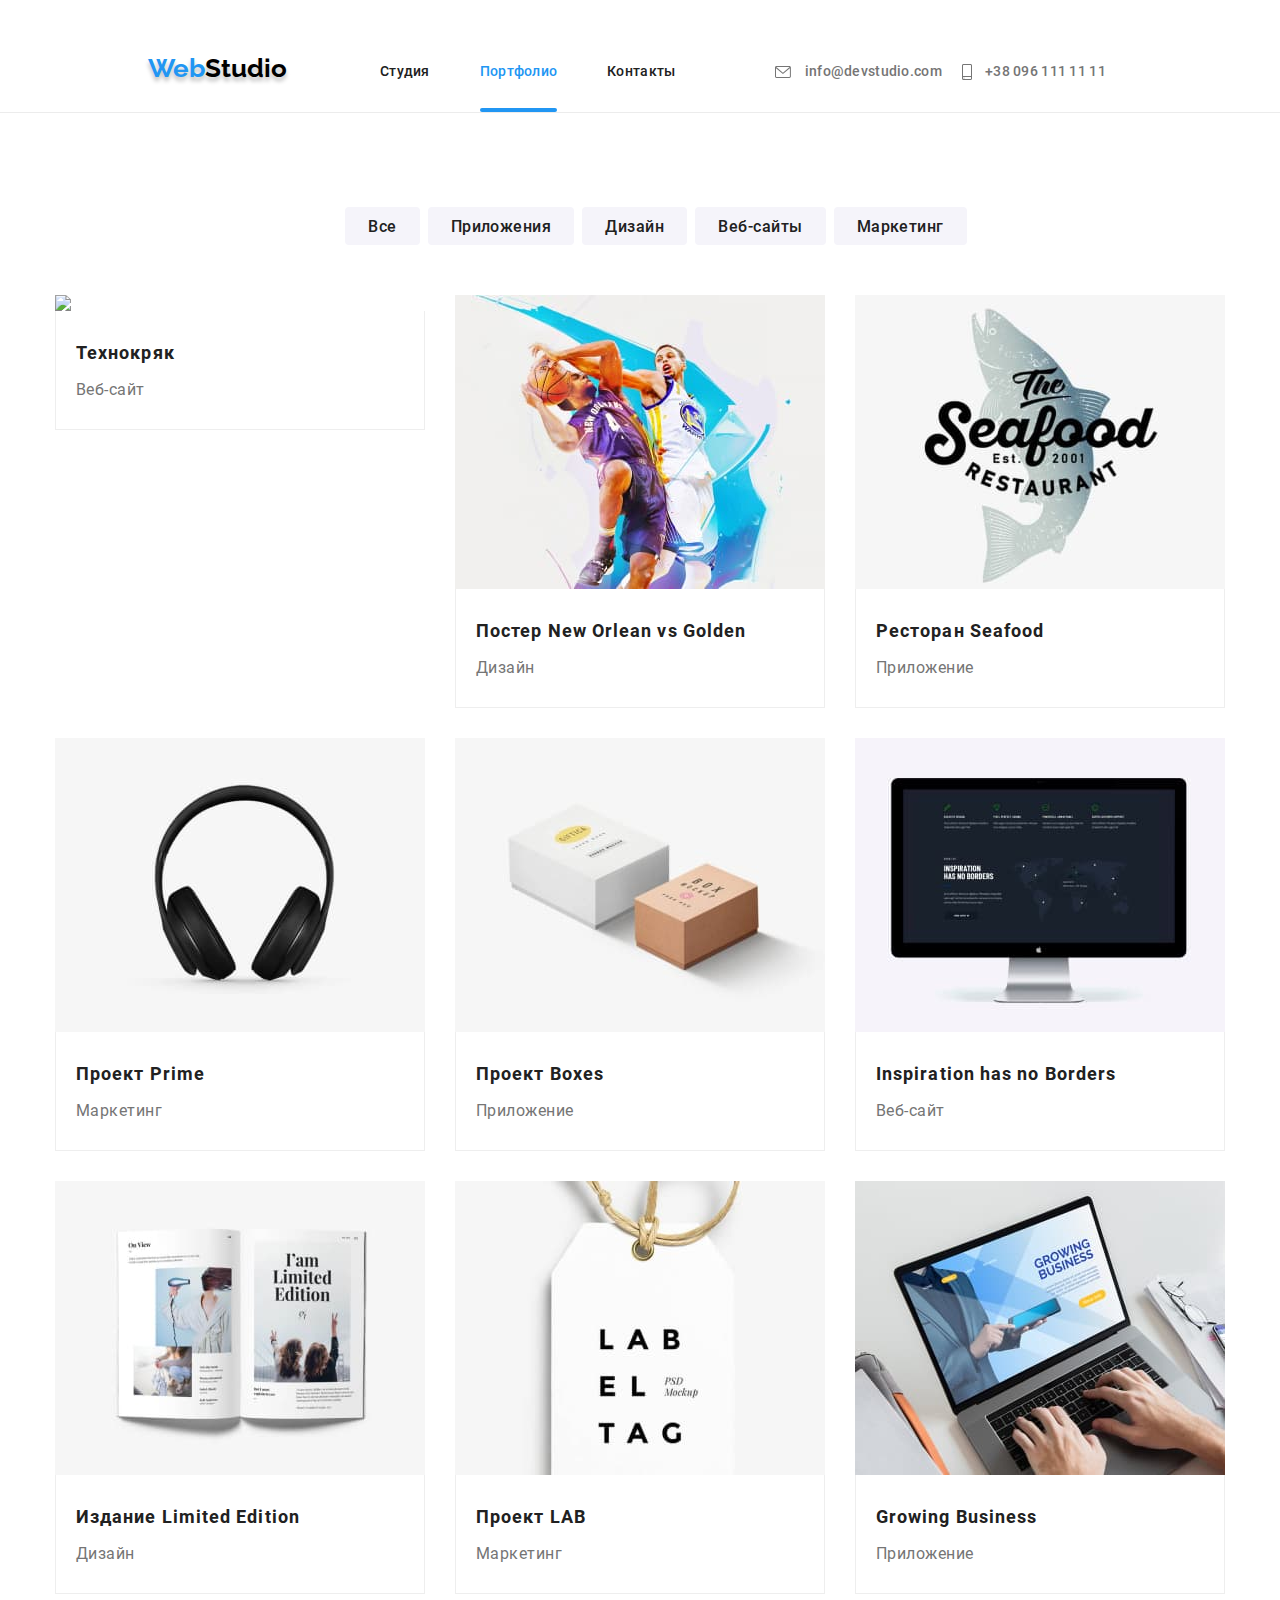
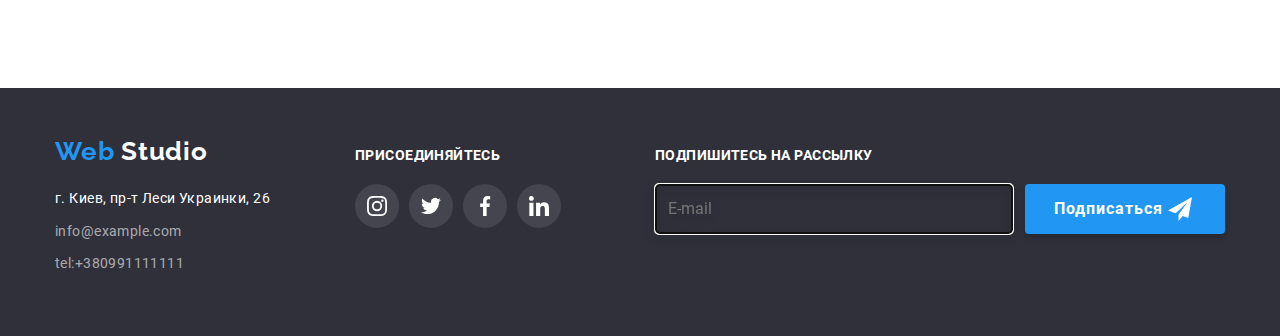
==== commit 306c283f: "updates picture name" ====
--- a/portfolio.html
+++ b/portfolio.html
@@ -157,7 +157,7 @@
                                                           </div>
 
               <div class="description">
-              <h2 class="section-title-portfolio">Постер New Orlean vs Golden Star</h2>
+              <h2 class="section-title-portfolio">Постер New Orlean vs Golden</h2>
               <p class="list-description">Дизайн</p>
 
               </div>
--- a/css/portfolio.min.css
+++ b/css/portfolio.min.css
@@ -1,2 +1,2 @@
-@font-face{font-family:"Roboto";font-style:normal;font-weight:400;src:local("Roboto"),local("Roboto-Regular"),url("../fonts/roboto-v20-latin_cyrillic-regular.woff2") format("woff2"),url("../fonts/roboto-v20-latin_cyrillic-regular.woff") format("woff")}@font-face{font-family:"Roboto";font-style:normal;font-weight:500;src:local("Roboto Medium"),local("Roboto-Medium"),url("../fonts/roboto-v20-latin_cyrillic-500.woff2") format("woff2"),url("../fonts/roboto-v20-latin_cyrillic-500.woff") format("woff")}@font-face{font-family:"Roboto";font-style:normal;font-weight:700;src:local("Roboto Bold"),local("Roboto-Bold"),url("../fonts/roboto-v20-latin_cyrillic-700.woff2") format("woff2"),url("../fonts/roboto-v20-latin_cyrillic-700.woff") format("woff")}@font-face{font-family:"Roboto";font-style:normal;font-weight:900;src:local("Roboto Black"),local("Roboto-Black"),url("../fonts/roboto-v20-latin_cyrillic-900.woff2") format("woff2"),url("../fonts/roboto-v20-latin_cyrillic-900.woff") format("woff")}@font-face{font-family:"Raleway";font-style:normal;font-weight:700;src:local(""),url("../fonts/raleway-v17-latin_cyrillic-700.woff2") format("woff2"),url("../fonts/raleway-v17-latin_cyrillic-700.woff") format("woff")}/*! normalize.css v8.0.1 | MIT License | github.com/necolas/normalize.css */html{line-height:1.15;-webkit-text-size-adjust:100%}body{margin:0}main{display:block}h1{font-size:2em;margin:0.67em 0}hr{-webkit-box-sizing:content-box;box-sizing:content-box;height:0;overflow:visible}pre{font-family:monospace, monospace;font-size:1em}a{background-color:transparent}abbr[title]{border-bottom:none;text-decoration:underline;-webkit-text-decoration:underline dotted;text-decoration:underline dotted}b,strong{font-weight:bolder}code,kbd,samp{font-family:monospace, monospace;font-size:1em}small{font-size:80%}sub,sup{font-size:75%;line-height:0;position:relative;vertical-align:baseline}sub{bottom:-0.25em}sup{top:-0.5em}img{border-style:none}button,input,optgroup,select,textarea{font-family:inherit;font-size:100%;line-height:1.15;margin:0}button,input{overflow:visible}button,select{text-transform:none}button,[type="button"],[type="reset"],[type="submit"]{-webkit-appearance:button}button::-moz-focus-inner,[type="button"]::-moz-focus-inner,[type="reset"]::-moz-focus-inner,[type="submit"]::-moz-focus-inner{border-style:none;padding:0}button:-moz-focusring,[type="button"]:-moz-focusring,[type="reset"]:-moz-focusring,[type="submit"]:-moz-focusring{outline:1px dotted ButtonText}fieldset{padding:0.35em 0.75em 0.625em}legend{-webkit-box-sizing:border-box;box-sizing:border-box;color:inherit;display:table;max-width:100%;padding:0;white-space:normal}progress{vertical-align:baseline}textarea{overflow:auto}[type="checkbox"],[type="radio"]{-webkit-box-sizing:border-box;box-sizing:border-box;padding:0}[type="number"]::-webkit-inner-spin-button,[type="number"]::-webkit-outer-spin-button{height:auto}[type="search"]{-webkit-appearance:textfield;outline-offset:-2px}[type="search"]::-webkit-search-decoration{-webkit-appearance:none}::-webkit-file-upload-button{-webkit-appearance:button;font:inherit}details{display:block}summary{display:list-item}template{display:none}[hidden]{display:none}.btn-hero,.btn-footer,.btn-submit-modal{min-width:200px;font-family:inherit;font-weight:700;font-size:16px;line-height:1.87;text-align:center;text-decoration:none;letter-spacing:0.06em;color:#fff;background-color:#2196f3;-webkit-box-shadow:0px 4px 4px rgba(0,0,0,0.15);box-shadow:0px 4px 4px rgba(0,0,0,0.15);border-radius:4px;border:none}.menu-nav,.contacts-us,.contact-us,.item,.flex-container,.padding-zero,.social-list-footer{padding:0;margin:0;list-style:none}html{-webkit-box-sizing:border-box;box-sizing:border-box}*,*::before,*::after{-webkit-box-sizing:inherit;box-sizing:inherit}*{-webkit-box-sizing:border-box;box-sizing:border-box}h1,h2,h3{margin-top:0;margin-bottom:0}body{background-color:#fff;color:#212121;font-family:Roboto,sans-serif;font-style:normal;font-weight:400;margin:0}.container{width:100%;padding-left:15px;padding-right:15px;margin-left:auto;margin-right:auto;outline-color:tomato}@media (min-width: 480px){.container{width:480px}}@media (min-width: 768px){.container{width:768px}}@media (min-width: 1200px){.container{width:1200px;padding-right:15px;padding-left:15px}}.section{padding:60px 0}@media (min-width: 1200px){.section{padding:94px 0}}.section-title{margin-bottom:30px;font-weight:700;font-size:28px;line-height:0.84;text-align:center;letter-spacing:0.03em}@media (min-width: 1200px){.section-title{margin-bottom:50px;font-size:36px;line-height:1.16}}@media (min-width: 1200px){.flexbox{display:-webkit-box;display:-ms-flexbox;display:flex;-webkit-box-pack:end;-ms-flex-pack:end;justify-content:flex-end;-webkit-box-align:center;-ms-flex-align:center;align-items:center}}a{text-decoration:none}img{display:block;max-width:100%;height:auto}.page-header{position:relative}@media screen and (min-width: 1200px){.page-header{border-bottom:1px solid #ececec}}@media screen and (min-width: 768px) and (max-width: 1199px){.flexbox,.navigation,.menu-nav,.contacts,.contact-us{display:-webkit-box;display:-ms-flexbox;display:flex}}@media screen and (min-width: 768px) and (max-width: 1199px){.contacts,.contact-us{-webkit-box-orient:vertical;-webkit-box-direction:normal;-ms-flex-direction:column;flex-direction:column}}@media screen and (min-width: 1200px){.flexbox,.navigation,.menu-nav,.contacts,.contacts-us{display:-webkit-box;display:-ms-flexbox;display:flex;-webkit-box-align:center;-ms-flex-align:center;align-items:center}}@media screen and (min-width: 1200px){.navigation{width:100%}}.menu-button{display:-webkit-inline-box;display:-ms-inline-flexbox;display:inline-flex;margin-top:10px;margin-bottom:10px;margin-left:0;margin-right:15px;border:none;background-color:transparent}@media screen and (min-width: 768px){.menu-button{display:none}}@media screen and (max-width: 767px){.menu-button{position:absolute;top:0;right:0}}.menu-button .icon-cross{display:none}.menu-button.is-open .icon-cross{display:block}.menu-button.is-open .icon-menu{display:none}.icon-menu-mob:hover,.icon-menu-mob:focus{fill:#2196f3}.menu-container{background-color:#fff;width:100%;-webkit-box-shadow:0px 4px 8px rgba(0,0,0,0.04),0px 2px 4px rgba(0,0,0,0.08),0px 1px 3px rgba(0,0,0,0.16);box-shadow:0px 4px 8px rgba(0,0,0,0.04),0px 2px 4px rgba(0,0,0,0.08),0px 1px 3px rgba(0,0,0,0.16);padding-left:15px;padding-right:15px}@media screen and (max-width: 767px){.menu-container{text-align:center;display:none;position:absolute;top:100%;left:0;z-index:10;border-top:1px solid #ececec}.menu-container.is-open{display:block}}@media screen and (min-width: 768px) and (max-width: 1199px){.menu-container{display:-webkit-box;display:-ms-flexbox;display:flex;-webkit-box-pack:justify;-ms-flex-pack:justify;justify-content:space-between;-webkit-box-align:baseline;-ms-flex-align:baseline;align-items:baseline;padding:0;margin:0;-webkit-box-shadow:none;box-shadow:none}}@media screen and (min-width: 1200px){.menu-container{display:-webkit-box;display:-ms-flexbox;display:flex;-webkit-box-pack:justify;-ms-flex-pack:justify;justify-content:space-between;-webkit-box-align:baseline;-ms-flex-align:baseline;align-items:baseline;padding:0;-webkit-box-shadow:none;box-shadow:none}}@media screen and (max-width: 767px){.site-navigation{padding-top:60px;padding-bottom:60px}}@media screen and (min-width: 768px) and (max-width: 1199px){.site-navigation{padding-top:32px;padding-bottom:0px}}@media screen and (min-width: 1200px){.site-navigation{margin-left:93px}}.contacts{padding-bottom:60px}@media screen and (min-width: 480px) and (max-width: 767px){.contacts{padding-bottom:60px}}@media screen and (min-width: 768px) and (max-width: 1199px){.contacts{padding-bottom:0}}@media screen and (min-width: 1200px){.contacts{padding-bottom:0}}@media screen and (min-width: 768px) and (max-width: 1199px){.menu-nav{padding-bottom:32px;margin-left:88px}}@media screen and (max-width: 767px){.menu-nav .item:not(:last-child){margin-bottom:40px}}@media screen and (min-width: 768px){.menu-nav .item:not(:last-child){margin-right:50px}}@media screen and (max-width: 767px){.mail:not(:last-child),.phone:not(:last-child){margin-bottom:16px}}@media screen and (min-width: 1200px){.contact-us.item+.item{margin-left:30px}}@media screen and (min-width: 480px){.contact-us.item{font-size:14px;line-height:1.14}}.nav-link{font-weight:500;font-size:18px;line-height:1.14;letter-spacing:0.02em;text-decoration:none;color:#212121;-webkit-transition-property:all;transition-property:all;-webkit-transition-duration:250ms;transition-duration:250ms;-webkit-transition-timing-function:cubic-bezier(0.4, 0, 0.2, 1);transition-timing-function:cubic-bezier(0.4, 0, 0.2, 1)}.nav-link:hover,.nav-link:focus{color:#2196f3}@media screen and (min-width: 480px) and (max-width: 767px){.nav-link{font-size:18px;line-height:1.16;padding-bottom:8px}}@media screen and (min-width: 768px){.nav-link{padding-bottom:32px;font-size:14px}}@media screen and (min-width: 1200px){.nav-link{display:block;font-size:14px;padding-top:32px;padding-bottom:32px}}.menu-nav .active{color:#2196f3;position:relative}.active::after{content:"";position:absolute;bottom:0;left:0;display:block;width:100%;height:4px;border-radius:2px;background-color:#2196f3}.contact-link{font-size:18px;font-weight:500;letter-spacing:0.02em;color:#757575;text-decoration:none;-webkit-transition-property:all;transition-property:all;-webkit-transition-duration:250ms;transition-duration:250ms;-webkit-transition-timing-function:cubic-bezier(0.4, 0, 0.2, 1);transition-timing-function:cubic-bezier(0.4, 0, 0.2, 1)}.contact-link:hover,.contact-link:focus{color:#2196f3}@media screen and (min-width: 480px){.contact-link{font-size:18px;line-height:1.14}}@media screen and (min-width: 768px){.contact-link{font-size:12px;line-height:1.16}}@media screen and (min-width: 1200px){.contact-link{font-size:14px;line-height:1.14}}.mail{display:block;color:#757575}.mail:hover,.mail:focus{color:#2196f3}.icon-envelope{fill:currentColor;margin-right:2.8px}.phone{display:block;color:#757575}.phone:hover,.phone:focus{color:#2196f3}.icon-smartphone{fill:currentColor;margin-right:9.83px}@media screen and (max-width: 767px){.navigation{padding-top:16px;padding-bottom:16px}}@media (min-width: 768px){.navigation{padding-top:26px}}@media (min-width: 1200px){.navigation{display:-webkit-box;display:-ms-flexbox;display:flex;-webkit-box-align:center;-ms-flex-align:center;align-items:center;margin-right:auto;padding-bottom:0}}@media screen and (min-width: 768px) and (max-width: 1199px){.menu-nav{margin-right:50px}}@media (min-width: 1200px){.menu-nav{display:-webkit-box;display:-ms-flexbox;display:flex}}.item .nav-link.current{position:relative}.nav-link.current{color:#2196f3}.menu-nav .nav-link.current::after{position:absolute;content:"";bottom:0;left:0;width:100%;height:4px;border-radius:2px;background-color:#2196f3;background-repeat:no-repeat;background-position:center}@media (min-width: 1200px){.nav-link{display:block;padding-top:32px;padding-bottom:32px;font-weight:500;font-size:14px;line-height:1.14;letter-spacing:0.02em;color:#212121;text-decoration:none;-webkit-transition:color 250ms cubic-bezier(0.4, 0, 0.2, 1);transition:color 250ms cubic-bezier(0.4, 0, 0.2, 1)}}.nav-link:hover,.nav-link:focus{color:#2196f3}.logo{margin-bottom:16px;margin-top:16px;font-family:Raleway,sans-serif;font-weight:700;font-size:26px;line-height:1.19;text-decoration:none;color:#000;text-shadow:0px 4px 4px rgba(0,0,0,0.25)}@media screen and (min-width: 768px) and (max-width: 1199px){.logo{display:-webkit-box;display:-ms-flexbox;display:flex}}@media (min-width: 1200px){.logo{display:-webkit-box;display:-ms-flexbox;display:flex;margin-right:85px}}.web{color:#2196f3}@media (min-width: 1200px){.contact-us{display:-webkit-box;display:-ms-flexbox;display:flex;margin-left:auto}}@media (min-width: 1200px){.email{margin-right:30px}}.contact-link{font-weight:500;font-size:14px;line-height:1.14;letter-spacing:0.02em;color:#757575;text-decoration:none;-webkit-transition:color 250ms cubic-bezier(0.4, 0, 0.2, 1);transition:color 250ms cubic-bezier(0.4, 0, 0.2, 1)}.contact-link:focus,.contact-link:hover{color:#2196f3}.icon-smartphone{vertical-align:middle;width:10px;height:16px;margin-right:10px;fill:currentColor}.icon-envelope{vertical-align:middle;width:16px;height:12px;margin-right:10px;fill:currentColor}@media (min-width: 1200px){.contact-us .item+.item{margin-left:50px}}.btn-hero{display:inline-block;padding:10px 32px}.btn-footer{display:-webkit-box;display:-ms-flexbox;display:flex;-webkit-box-align:center;-ms-flex-align:center;align-items:center;padding-top:10px;padding-bottom:10px;padding-left:29px;padding-right:28px;margin-left:12px}@media screen and (max-width: 1199px){.btn-footer{margin-top:20px;margin-bottom:60px;margin-left:auto;margin-right:auto}}@media (min-width: 1200px){.btn-footer{margin-top:0;margin-left:12px}}.btn-close-modal{position:absolute;top:8px;right:8px;width:30px;height:30px;background-color:#fff;border:1px solid rgba(0,0,0,0.1);-webkit-box-sizing:border-box;box-sizing:border-box;border-radius:50%;padding:9 10;-webkit-box-align:center;-ms-flex-align:center;align-items:center}.btn-submit-modal{height:50px;-webkit-box-align:center;-ms-flex-align:center;align-items:center;margin-left:auto;margin-right:auto}.button-container{display:-webkit-box;display:-ms-flexbox;display:flex;-ms-flex-wrap:wrap;flex-wrap:wrap}@media screen and (max-width: 767px){.button-container{padding-left:0;margin-bottom:40px}}@media screen and (min-width: 768px) and (max-width: 1199px){.button-container{margin-top:0;margin-bottom:30px}}@media (min-width: 1200px){.button-container{display:-webkit-box;display:-ms-flexbox;display:flex;-webkit-box-pack:center;-ms-flex-pack:center;justify-content:center;-ms-flex-wrap:nowrap;flex-wrap:nowrap;margin-bottom:50px}}.item{margin-bottom:15px}@media (min-width: 1200px){.item{text-align:center;display:inline-block;margin-right:0;margin-bottom:0}}.btn-portfolio{margin-right:8px;min-width:73px;height:38px;padding:6px 22px;border-radius:4px;font-weight:500;font-size:16px;line-height:1.62;text-align:center;letter-spacing:0.03em;color:#212121;background:#f5f4fa;border:1px solid transparent;-webkit-transition:background-color 250ms cubic-bezier(0.4, 0, 0.2, 1),color 250ms cubic-bezier(0.4, 0, 0.2, 1),-webkit-box-shadow 250ms cubic-bezier(0.4, 0, 0.2, 1);transition:background-color 250ms cubic-bezier(0.4, 0, 0.2, 1),color 250ms cubic-bezier(0.4, 0, 0.2, 1),-webkit-box-shadow 250ms cubic-bezier(0.4, 0, 0.2, 1);transition:background-color 250ms cubic-bezier(0.4, 0, 0.2, 1),color 250ms cubic-bezier(0.4, 0, 0.2, 1),box-shadow 250ms cubic-bezier(0.4, 0, 0.2, 1);transition:background-color 250ms cubic-bezier(0.4, 0, 0.2, 1),color 250ms cubic-bezier(0.4, 0, 0.2, 1),box-shadow 250ms cubic-bezier(0.4, 0, 0.2, 1),-webkit-box-shadow 250ms cubic-bezier(0.4, 0, 0.2, 1)}.btn-portfolio:hover,.btn-portfolio:focus{background:#2196f3;color:#fff;-webkit-box-shadow:0px 3px 1px rgba(0,0,0,0.1),0px 1px 2px rgba(0,0,0,0.08),0px 2px 2px rgba(0,0,0,0.12);box-shadow:0px 3px 1px rgba(0,0,0,0.1),0px 1px 2px rgba(0,0,0,0.08),0px 2px 2px rgba(0,0,0,0.12)}@media screen and (min-width: 768px) and (max-width: 1199px){.flex-container{display:-webkit-box;display:-ms-flexbox;display:flex;-ms-flex-wrap:wrap;flex-wrap:wrap;margin:-15px}}@media screen and (min-width: 1200px){.flex-container{display:-webkit-box;display:-ms-flexbox;display:flex;-ms-flex-wrap:wrap;flex-wrap:wrap;margin:-15px}}.container-element{background:#fff;-webkit-box-sizing:border-box;box-sizing:border-box}@media screen and (max-width: 767px){.container-element:not(:last-child){margin-bottom:30px}}@media screen and (min-width: 768px){.container-element tr:nth-child(2n){margin-right:0}}@media screen and (min-width: 768px){.container-element{-ms-flex-preferred-size:calc((100% - 4 * 15px) / 2);flex-basis:calc((100% - 4 * 15px) / 2);margin:15px}}@media screen and (min-width: 1200px){.container-element{-ms-flex-preferred-size:calc((100% - 6 * 15px) / 3);flex-basis:calc((100% - 6 * 15px) / 3);margin:15px}}.list-link{text-decoration:none}.list-link:hover .box-hover,.list-link:focus .box-hover{opacity:1;-webkit-transform:translateY(0);transform:translateY(0)}.project-box{position:relative;width:100%;overflow:hidden}@media (min-width: 1200px){.project-box{position:relative;width:370px;overflow:hidden}}.project-image{display:block}.box-hover{position:absolute;width:100%;height:100%;top:0;left:0;-webkit-transform:translateY(100%);transform:translateY(100%);color:#fff;background-color:rgba(33,150,243,0.9);-webkit-transition:-webkit-transform 250ms cubic-bezier(0.4, 0, 0.2, 1);transition:-webkit-transform 250ms cubic-bezier(0.4, 0, 0.2, 1);transition:transform 250ms cubic-bezier(0.4, 0, 0.2, 1);transition:transform 250ms cubic-bezier(0.4, 0, 0.2, 1), -webkit-transform 250ms cubic-bezier(0.4, 0, 0.2, 1)}.link-description{margin:0;padding:63px 24px;width:322px;font-size:18px;line-height:1.56;letter-spacing:0.03em;text-align:left;-webkit-box-pack:center;-ms-flex-pack:center;justify-content:center}.description{border-right:1px solid #eee;border-left:1px solid #eee;border-bottom:1px solid #eee;border-top:none;padding:24px 20px}@media screen and (max-width: 480px){.description{width:100%}}@media screen and (min-width: 1200px){.description{width:370px}}@media screen and (min-width: 768px) and (max-width: 1199px){.description{width:354px}}.section-title-portfolio{margin-bottom:4px;font-weight:700;font-size:18px;line-height:2;letter-spacing:0.06em;color:#212121}@media screen and (min-width: 768px) and (max-width: 1199px){.section-title-portfolio{text-align:left}}.list-description{margin:0;font-size:16px;line-height:1.87;letter-spacing:0.03em;color:#757575}.footer{background-color:#2f303a}@media screen and (max-width: 767px){.footer{text-align:center}}.footer-menu{display:-webkit-box;display:-ms-flexbox;display:flex;-ms-flex-wrap:wrap;flex-wrap:wrap}@media screen and (max-width: 767px){.footer-menu{-webkit-box-align:center;-ms-flex-align:center;align-items:center;-webkit-box-pack:center;-ms-flex-pack:center;justify-content:center}}@media (min-width: 1200px){.footer-menu{-webkit-box-align:baseline;-ms-flex-align:baseline;align-items:baseline;-webkit-box-pack:start;-ms-flex-pack:start;justify-content:start}}@media screen and (min-width: 768px) and (max-width: 1199px){.footer-menu{-webkit-box-align:baseline;-ms-flex-align:baseline;align-items:baseline;-webkit-box-pack:justify;-ms-flex-pack:justify;justify-content:space-between;padding-left:0;padding-right:0}}@media screen and (max-width: 767px){.logo-address{padding-top:60px;text-align:center;-webkit-box-align:center;-ms-flex-align:center;align-items:center;-webkit-box-pack:center;-ms-flex-pack:center;justify-content:center}}@media screen and (min-width: 768px) and (max-width: 1139px){.logo-address{padding-left:89px}}@media (min-width: 1200px){.logo-address{display:block;margin-right:30px;margin-bottom:60px;width:270px;-webkit-box-pack:left;-ms-flex-pack:left;justify-content:left}}.footer-logo{display:block;margin-bottom:20px;font-family:Raleway,sans-serif;font-weight:700;font-size:24px;line-height:0.85;letter-spacing:0.03em;text-decoration:none;color:#fff}@media screen and (max-width: 1199px){.footer-logo{text-align:center}}@media (min-width: 1200px){.footer-logo{text-align:left;font-size:26px;line-height:1.19}}.contacts-address{text-decoration:none;font-size:14px;line-height:1.71;letter-spacing:0.03em;color:#fff;text-decoration:none;font-style:normal}@media screen and (max-width: 1199px){.contacts-address{text-align:center;-webkit-box-align:center;-ms-flex-align:center;align-items:center;-webkit-box-pack:center;-ms-flex-pack:center;justify-content:center}}@media (min-width: 1200px){.contacts-address{margin:0;font-size:14px;line-height:1.71;letter-spacing:0.03em;color:#fff;text-decoration:none;font-style:normal}}.padding-zero{display:block;padding:0;text-decoration:none}@media screen and (max-width: 1199px){.padding-zero{text-align:center;-webkit-box-align:center;-ms-flex-align:center;align-items:center;-webkit-box-pack:center;-ms-flex-pack:center;justify-content:center}}@media (min-width: 1200px){.padding-zero{padding-left:0}}.contacts-list{display:block;text-decoration:none}@media screen and (max-width: 1199px){.contacts-list{text-align:center;-webkit-box-align:center;-ms-flex-align:center;align-items:center;-webkit-box-pack:center;-ms-flex-pack:center;justify-content:center}}.contacts-item{display:block;margin-top:9px;font-size:14px;line-height:1.71;letter-spacing:0.03em;color:rgba(255,255,255,0.6);font-style:normal;text-decoration:none}.join-menu{display:block;text-align:center;-webkit-box-align:center;-ms-flex-align:center;align-items:center;-webkit-box-pack:center;-ms-flex-pack:center;justify-content:center}@media screen and (max-width: 767px){.join-menu{width:100%}}@media screen and (min-width: 768px) and (max-width: 1139px){.join-menu{padding-right:89px;text-align:center}}@media (min-width: 1200px){.join-menu{display:block;width:270px;margin-right:30px}}.social-list-footer{display:-webkit-box;display:-ms-flexbox;display:flex;width:100%;height:44px;-webkit-box-pack:center;-ms-flex-pack:center;justify-content:center}@media (min-width: 1200px){.social-list-footer{-webkit-box-pack:left;-ms-flex-pack:left;justify-content:left;width:270px}}.social-item-footer{display:block}.social-item-footer:not(:last-child){margin-right:10px}.social-link-footer{display:-webkit-box;display:-ms-flexbox;display:flex;-webkit-box-pack:center;-ms-flex-pack:center;justify-content:center;-webkit-box-align:center;-ms-flex-align:center;align-items:center;width:44px;height:44px;background-color:rgba(255,255,255,0.1);border-radius:50%;-webkit-transition:background-color 250ms cubic-bezier(0.4, 0, 0.2, 1);transition:background-color 250ms cubic-bezier(0.4, 0, 0.2, 1)}.social-link-footer:hover,.social-link-footer:focus{background-color:#2196f3}.social-icon-footer{fill:#fff}@media screen and (max-width: 767px){.sign-up{width:100%}}@media screen and (min-width: 768px) and (max-width: 1199px){.sign-up{padding-top:60px;padding-bottom:60px;padding-right:152px;padding-left:166px}}@media (min-width: 1200px){.sign-up{width:570px;height:86px}}.join{display:block;text-align:center;margin-top:60px;margin-bottom:20px;font-weight:700;font-size:14px;line-height:1.14;letter-spacing:0.03em;text-transform:uppercase;color:#fff}@media screen and (min-width: 768px) and (max-width: 1199px){.join{text-align:center}}@media (min-width: 1200px){.join{text-align:left}}@media (min-width: 1200px){.join-us-form{display:-webkit-box;display:-ms-flexbox;display:flex;-webkit-box-align:start;-ms-flex-align:start;align-items:flex-start;-webkit-box-orient:horizontal;-webkit-box-direction:normal;-ms-flex-direction:row;flex-direction:row}}@media (min-width: 1200px){.form-field-footer{position:relative;display:-webkit-box;display:-ms-flexbox;display:flex;-webkit-box-orient:vertical;-webkit-box-direction:normal;-ms-flex-direction:column;flex-direction:column;width:448px}}.join-email{width:100%;padding-top:15px;padding-bottom:15px;padding-left:12px;border:1px solid rgba(255,255,255,0.3);-webkit-box-sizing:border-box;box-sizing:border-box;-webkit-filter:drop-shadow(0px 4px 4px rgba(0,0,0,0.15));filter:drop-shadow(0px 4px 4px rgba(0,0,0,0.15));border-radius:4px;color:rgba(255,255,255,0.6);background:transparent}@media screen and (min-width: 768px) and (max-width: 1199px){.join-email{width:450px}}.icon-send-form{margin-left:5px;fill:#fff}
+@font-face{font-family:"Roboto";font-style:normal;font-weight:400;src:local("Roboto"),local("Roboto-Regular"),url("../fonts/roboto-v20-latin_cyrillic-regular.woff2") format("woff2"),url("../fonts/roboto-v20-latin_cyrillic-regular.woff") format("woff")}@font-face{font-family:"Roboto";font-style:normal;font-weight:500;src:local("Roboto Medium"),local("Roboto-Medium"),url("../fonts/roboto-v20-latin_cyrillic-500.woff2") format("woff2"),url("../fonts/roboto-v20-latin_cyrillic-500.woff") format("woff")}@font-face{font-family:"Roboto";font-style:normal;font-weight:700;src:local("Roboto Bold"),local("Roboto-Bold"),url("../fonts/roboto-v20-latin_cyrillic-700.woff2") format("woff2"),url("../fonts/roboto-v20-latin_cyrillic-700.woff") format("woff")}@font-face{font-family:"Roboto";font-style:normal;font-weight:900;src:local("Roboto Black"),local("Roboto-Black"),url("../fonts/roboto-v20-latin_cyrillic-900.woff2") format("woff2"),url("../fonts/roboto-v20-latin_cyrillic-900.woff") format("woff")}@font-face{font-family:"Raleway";font-style:normal;font-weight:700;src:local(""),url("../fonts/raleway-v17-latin_cyrillic-700.woff2") format("woff2"),url("../fonts/raleway-v17-latin_cyrillic-700.woff") format("woff")}/*! normalize.css v8.0.1 | MIT License | github.com/necolas/normalize.css */html{line-height:1.15;-webkit-text-size-adjust:100%}body{margin:0}main{display:block}h1{font-size:2em;margin:0.67em 0}hr{-webkit-box-sizing:content-box;box-sizing:content-box;height:0;overflow:visible}pre{font-family:monospace, monospace;font-size:1em}a{background-color:transparent}abbr[title]{border-bottom:none;text-decoration:underline;-webkit-text-decoration:underline dotted;text-decoration:underline dotted}b,strong{font-weight:bolder}code,kbd,samp{font-family:monospace, monospace;font-size:1em}small{font-size:80%}sub,sup{font-size:75%;line-height:0;position:relative;vertical-align:baseline}sub{bottom:-0.25em}sup{top:-0.5em}img{border-style:none}button,input,optgroup,select,textarea{font-family:inherit;font-size:100%;line-height:1.15;margin:0}button,input{overflow:visible}button,select{text-transform:none}button,[type="button"],[type="reset"],[type="submit"]{-webkit-appearance:button}button::-moz-focus-inner,[type="button"]::-moz-focus-inner,[type="reset"]::-moz-focus-inner,[type="submit"]::-moz-focus-inner{border-style:none;padding:0}button:-moz-focusring,[type="button"]:-moz-focusring,[type="reset"]:-moz-focusring,[type="submit"]:-moz-focusring{outline:1px dotted ButtonText}fieldset{padding:0.35em 0.75em 0.625em}legend{-webkit-box-sizing:border-box;box-sizing:border-box;color:inherit;display:table;max-width:100%;padding:0;white-space:normal}progress{vertical-align:baseline}textarea{overflow:auto}[type="checkbox"],[type="radio"]{-webkit-box-sizing:border-box;box-sizing:border-box;padding:0}[type="number"]::-webkit-inner-spin-button,[type="number"]::-webkit-outer-spin-button{height:auto}[type="search"]{-webkit-appearance:textfield;outline-offset:-2px}[type="search"]::-webkit-search-decoration{-webkit-appearance:none}::-webkit-file-upload-button{-webkit-appearance:button;font:inherit}details{display:block}summary{display:list-item}template{display:none}[hidden]{display:none}.btn-hero,.btn-footer,.btn-submit-modal{min-width:200px;font-family:inherit;font-weight:700;font-size:16px;line-height:1.87;text-align:center;text-decoration:none;letter-spacing:0.06em;color:#fff;background-color:#2196f3;-webkit-box-shadow:0px 4px 4px rgba(0,0,0,0.15);box-shadow:0px 4px 4px rgba(0,0,0,0.15);border-radius:4px;border:none}.contact-us,.menu-nav,.button-container .item,.flex-container,.padding-zero,.social-list-footer{padding:0;margin:0;list-style:none}html{-webkit-box-sizing:border-box;box-sizing:border-box}*,*::before,*::after{-webkit-box-sizing:inherit;box-sizing:inherit}*{-webkit-box-sizing:border-box;box-sizing:border-box}h1,h2,h3{margin-top:0;margin-bottom:0}body{background-color:#fff;color:#212121;font-family:Roboto,sans-serif;font-style:normal;font-weight:400;margin:0}.container{width:100%;padding-left:15px;padding-right:15px;margin-left:auto;margin-right:auto;outline-color:tomato}@media (min-width: 480px){.container{width:480px}}@media (min-width: 768px){.container{width:768px}}@media (min-width: 1200px){.container{width:1200px;padding-right:15px;padding-left:15px}}.section{padding:60px 0}@media (min-width: 1200px){.section{padding:94px 0}}.section-title{margin-bottom:30px;font-weight:700;font-size:28px;line-height:0.84;text-align:center;letter-spacing:0.03em}@media (min-width: 1200px){.section-title{margin-bottom:50px;font-size:36px;line-height:1.16}}@media (min-width: 1200px){.flexbox{display:-webkit-box;display:-ms-flexbox;display:flex;-webkit-box-pack:end;-ms-flex-pack:end;justify-content:flex-end;-webkit-box-align:center;-ms-flex-align:center;align-items:center}}a{text-decoration:none}img{display:block;max-width:100%;height:auto}.page-header{position:relative;border-bottom:1px solid #ececec}@media screen and (min-width: 768px) and (max-width: 1199px){.flexbox,.navigation,.menu-nav,.contacts,.contact-us{display:-webkit-box;display:-ms-flexbox;display:flex}}@media screen and (min-width: 1200px){.flexbox,.navigation,.menu-nav,.contacts,.contact-us{display:-webkit-box;display:-ms-flexbox;display:flex;-webkit-box-align:center;-ms-flex-align:center;align-items:center}}@media screen and (min-width: 768px) and (max-width: 1199px){.contacts,.contact-us{-webkit-box-orient:vertical;-webkit-box-direction:normal;-ms-flex-direction:column;flex-direction:column}}@media screen and (max-width: 767px){.navigation{padding-top:16px;padding-bottom:16px}}@media (min-width: 1200px){.navigation{display:-webkit-box;display:-ms-flexbox;display:flex;-webkit-box-align:center;-ms-flex-align:center;align-items:center;margin-right:auto;padding-bottom:0}}.menu-button{display:-webkit-inline-box;display:-ms-inline-flexbox;display:inline-flex;margin-top:10px;margin-bottom:10px;margin-left:0;margin-right:15px;border:none;background-color:transparent}@media screen and (min-width: 768px){.menu-button{display:none}}@media screen and (max-width: 767px){.menu-button{position:absolute;top:0;right:0}}.menu-button .icon-cross{display:none}.menu-button.is-open .icon-cross{display:block}.menu-button.is-open .icon-menu{display:none}.icon-menu-mob:hover,.icon-menu-mob:focus{fill:#2196f3}.menu-container{background-color:#fff;width:100%;-webkit-box-shadow:0px 4px 8px rgba(0,0,0,0.04),0px 2px 4px rgba(0,0,0,0.08),0px 1px 3px rgba(0,0,0,0.16);box-shadow:0px 4px 8px rgba(0,0,0,0.04),0px 2px 4px rgba(0,0,0,0.08),0px 1px 3px rgba(0,0,0,0.16);padding-left:15px;padding-right:15px}@media screen and (max-width: 767px){.menu-container{text-align:center;display:none;position:absolute;top:100%;left:0;z-index:10;border-top:1px solid #ececec}.menu-container.is-open{display:block}}@media screen and (min-width: 768px) and (max-width: 1199px){.menu-container{display:-webkit-box;display:-ms-flexbox;display:flex;-webkit-box-pack:justify;-ms-flex-pack:justify;justify-content:space-between;-webkit-box-align:baseline;-ms-flex-align:baseline;align-items:baseline;padding:0;margin:0;-webkit-box-shadow:none;box-shadow:none}}@media screen and (min-width: 1200px){.menu-container{display:-webkit-box;display:-ms-flexbox;display:flex;-webkit-box-pack:justify;-ms-flex-pack:justify;justify-content:space-between;-webkit-box-align:baseline;-ms-flex-align:baseline;align-items:baseline;padding:0;-webkit-box-shadow:none;box-shadow:none}}@media screen and (max-width: 767px){.site-navigation{padding-top:60px;padding-bottom:60px}}@media screen and (min-width: 768px) and (max-width: 1199px){.site-navigation{padding-bottom:0px}}.menu-nav{padding-top:32px}@media screen and (max-width: 767px){.menu-nav .item:not(:last-child){margin-bottom:40px}}@media screen and (min-width: 768px){.menu-nav .item:not(:last-child){margin-right:50px}}.nav-link{font-weight:500;font-size:18px;line-height:1.14;letter-spacing:0.02em;text-decoration:none;color:#212121;-webkit-transition-property:all;transition-property:all;-webkit-transition-duration:250ms;transition-duration:250ms;-webkit-transition-timing-function:cubic-bezier(0.4, 0, 0.2, 1);transition-timing-function:cubic-bezier(0.4, 0, 0.2, 1)}.nav-link:hover,.nav-link:focus{color:#2196f3}@media screen and (min-width: 480px) and (max-width: 767px){.nav-link{font-size:18px;line-height:1.16;padding-bottom:8px}}@media screen and (min-width: 768px){.nav-link{padding-bottom:32px;font-size:14px}}@media screen and (min-width: 1200px){.nav-link{display:block;font-size:14px;padding-top:32px;padding-bottom:32px}}.item .nav-link.current{position:relative}.nav-link.current{color:#2196f3}.menu-nav .nav-link.current::after{position:absolute;content:"";bottom:0;left:0;width:100%;height:4px;border-radius:2px;background-color:#2196f3;background-repeat:no-repeat;background-position:center}.logo{font-family:Raleway,sans-serif;font-weight:700;font-size:26px;line-height:1.19;text-decoration:none;color:#000;text-shadow:0px 4px 4px rgba(0,0,0,0.25)}@media screen and (max-width: 767px){.logo{margin-bottom:16px;margin-top:16px}}@media screen and (min-width: 768px) and (max-width: 1199px){.logo{display:-webkit-box;display:-ms-flexbox;display:flex;margin-bottom:26px;margin-top:26px;margin-right:88px}}@media (min-width: 1200px){.logo{display:-webkit-box;display:-ms-flexbox;display:flex;margin-right:93px;margin-left:93px;margin-top:24px}}.web{color:#2196f3}.contacts{padding-bottom:60px}@media screen and (min-width: 480px) and (max-width: 767px){.contacts{padding-bottom:60px}}@media screen and (min-width: 768px) and (max-width: 1199px){.contacts{padding-bottom:0;padding-left:64px}}@media screen and (min-width: 1200px){.contacts{padding-bottom:0;margin-left:100px}}@media screen and (min-width: 768px) and (max-width: 1199px){.contact-us .item+.item{margin-top:10px}}@media screen and (min-width: 1200px){.contact-us .item+.item{margin-left:20px}}@media screen and (min-width: 768px) and (max-width: 1199px){.menu-nav{padding-bottom:32px}}@media (min-width: 1200px){.menu-nav{display:-webkit-box;display:-ms-flexbox;display:flex}}.mail,.phone{display:block;color:#757575}@media screen and (max-width: 767px){.mail:not(:last-child),.phone:not(:last-child){margin-bottom:16px}}.icon-smartphone{vertical-align:middle;width:10px;height:16px;margin-right:10px;fill:currentColor}.icon-envelope{vertical-align:middle;width:16px;height:12px;margin-right:10px;fill:currentColor}.contact-link{font-weight:500;line-height:1.14;letter-spacing:0.02em;color:#757575;text-decoration:none;-webkit-transition:250ms cubic-bezier(0.4, 0, 0.2, 1);transition:250ms cubic-bezier(0.4, 0, 0.2, 1)}@media screen and (max-width: 767px){.contact-link{font-size:18px}}@media screen and (min-width: 768px){.contact-link{font-size:12px;line-height:1.16}}@media screen and (min-width: 1200px){.contact-link{font-size:14px;line-height:1.14}}.contact-link:focus,.contact-link:hover{color:#2196f3}.btn-hero{display:inline-block;padding:10px 32px}.btn-footer{display:-webkit-box;display:-ms-flexbox;display:flex;-webkit-box-align:center;-ms-flex-align:center;align-items:center;padding-top:10px;padding-bottom:10px;padding-left:29px;padding-right:28px;margin-left:12px}@media screen and (max-width: 1199px){.btn-footer{margin-top:20px;margin-bottom:60px;margin-left:auto;margin-right:auto}}@media (min-width: 1200px){.btn-footer{margin-top:0;margin-left:12px}}.btn-close-modal{position:absolute;top:8px;right:8px;width:30px;height:30px;background-color:#fff;border:1px solid rgba(0,0,0,0.1);-webkit-box-sizing:border-box;box-sizing:border-box;border-radius:50%;padding:9 10;-webkit-box-align:center;-ms-flex-align:center;align-items:center}.btn-submit-modal{height:50px;-webkit-box-align:center;-ms-flex-align:center;align-items:center;margin-left:auto;margin-right:auto}.button-container{display:-webkit-box;display:-ms-flexbox;display:flex;-ms-flex-wrap:wrap;flex-wrap:wrap}@media screen and (max-width: 767px){.button-container{padding-left:0;margin-bottom:25px}}@media screen and (min-width: 768px) and (max-width: 1199px){.button-container{margin-top:0;margin-bottom:30px}}@media (min-width: 1200px){.button-container{display:-webkit-box;display:-ms-flexbox;display:flex;-webkit-box-pack:center;-ms-flex-pack:center;justify-content:center;-ms-flex-wrap:nowrap;flex-wrap:nowrap;margin-bottom:50px;margin-top:0}}.button-container .item{margin-bottom:15px}@media screen and (min-width: 768px){.button-container .item{margin-bottom:0}}.btn-portfolio{margin-right:8px;min-width:73px;height:38px;padding:6px 22px;border-radius:4px;font-weight:500;font-size:16px;line-height:1.62;text-align:center;letter-spacing:0.03em;color:#212121;background:#f5f4fa;border:1px solid transparent;-webkit-transition:background-color 250ms cubic-bezier(0.4, 0, 0.2, 1),color 250ms cubic-bezier(0.4, 0, 0.2, 1),-webkit-box-shadow 250ms cubic-bezier(0.4, 0, 0.2, 1);transition:background-color 250ms cubic-bezier(0.4, 0, 0.2, 1),color 250ms cubic-bezier(0.4, 0, 0.2, 1),-webkit-box-shadow 250ms cubic-bezier(0.4, 0, 0.2, 1);transition:background-color 250ms cubic-bezier(0.4, 0, 0.2, 1),color 250ms cubic-bezier(0.4, 0, 0.2, 1),box-shadow 250ms cubic-bezier(0.4, 0, 0.2, 1);transition:background-color 250ms cubic-bezier(0.4, 0, 0.2, 1),color 250ms cubic-bezier(0.4, 0, 0.2, 1),box-shadow 250ms cubic-bezier(0.4, 0, 0.2, 1),-webkit-box-shadow 250ms cubic-bezier(0.4, 0, 0.2, 1)}.btn-portfolio:hover,.btn-portfolio:focus{background:#2196f3;color:#fff;-webkit-box-shadow:0px 3px 1px rgba(0,0,0,0.1),0px 1px 2px rgba(0,0,0,0.08),0px 2px 2px rgba(0,0,0,0.12);box-shadow:0px 3px 1px rgba(0,0,0,0.1),0px 1px 2px rgba(0,0,0,0.08),0px 2px 2px rgba(0,0,0,0.12)}@media screen and (min-width: 768px) and (max-width: 1199px){.flex-container{display:-webkit-box;display:-ms-flexbox;display:flex;-ms-flex-wrap:wrap;flex-wrap:wrap;margin:-15px}}@media screen and (min-width: 1200px){.flex-container{display:-webkit-box;display:-ms-flexbox;display:flex;-ms-flex-wrap:wrap;flex-wrap:wrap;margin:-15px}}.container-element{background:#fff;-webkit-box-sizing:border-box;box-sizing:border-box}@media screen and (max-width: 767px){.container-element:not(:last-child){margin-bottom:30px}}@media screen and (min-width: 768px){.container-element tr:nth-child(2n){margin-right:0}}@media screen and (min-width: 768px){.container-element{-ms-flex-preferred-size:calc((100% - 4 * 15px) / 2);flex-basis:calc((100% - 4 * 15px) / 2);margin:15px}}@media screen and (min-width: 1200px){.container-element{-ms-flex-preferred-size:calc((100% - 6 * 15px) / 3);flex-basis:calc((100% - 6 * 15px) / 3);margin:15px}}.list-link{text-decoration:none}.list-link:hover .box-hover,.list-link:focus .box-hover{opacity:1;-webkit-transform:translateY(0);transform:translateY(0)}.project-box{position:relative;width:100%;overflow:hidden}@media (min-width: 1200px){.project-box{position:relative;width:370px;overflow:hidden}}.project-image{display:block}.box-hover{position:absolute;width:100%;height:100%;top:0;left:0;-webkit-transform:translateY(100%);transform:translateY(100%);color:#fff;background-color:rgba(33,150,243,0.9);-webkit-transition:-webkit-transform 250ms cubic-bezier(0.4, 0, 0.2, 1);transition:-webkit-transform 250ms cubic-bezier(0.4, 0, 0.2, 1);transition:transform 250ms cubic-bezier(0.4, 0, 0.2, 1);transition:transform 250ms cubic-bezier(0.4, 0, 0.2, 1), -webkit-transform 250ms cubic-bezier(0.4, 0, 0.2, 1)}.link-description{margin:0;padding:63px 24px;width:322px;font-size:18px;line-height:1.56;letter-spacing:0.03em;text-align:left;-webkit-box-pack:center;-ms-flex-pack:center;justify-content:center}.description{border-right:1px solid #eee;border-left:1px solid #eee;border-bottom:1px solid #eee;border-top:none;padding:24px 20px}@media screen and (max-width: 480px){.description{width:100%}}@media screen and (min-width: 1200px){.description{width:370px}}@media screen and (min-width: 768px) and (max-width: 1199px){.description{width:354px}}.section-title-portfolio{margin-bottom:4px;font-weight:700;font-size:18px;line-height:2;letter-spacing:0.06em;color:#212121}@media screen and (min-width: 768px) and (max-width: 1199px){.section-title-portfolio{text-align:left}}.list-description{margin:0;font-size:16px;line-height:1.87;letter-spacing:0.03em;color:#757575}.footer{background-color:#2f303a}@media screen and (max-width: 767px){.footer{text-align:center}}.footer-menu{display:-webkit-box;display:-ms-flexbox;display:flex;-ms-flex-wrap:wrap;flex-wrap:wrap}@media screen and (max-width: 767px){.footer-menu{-webkit-box-align:center;-ms-flex-align:center;align-items:center;-webkit-box-pack:center;-ms-flex-pack:center;justify-content:center}}@media (min-width: 1200px){.footer-menu{-webkit-box-align:baseline;-ms-flex-align:baseline;align-items:baseline;-webkit-box-pack:start;-ms-flex-pack:start;justify-content:start}}@media screen and (min-width: 768px) and (max-width: 1199px){.footer-menu{-webkit-box-align:baseline;-ms-flex-align:baseline;align-items:baseline;-webkit-box-pack:justify;-ms-flex-pack:justify;justify-content:space-between;padding-left:0;padding-right:0}}@media screen and (max-width: 767px){.logo-address{padding-top:60px;text-align:center;-webkit-box-align:center;-ms-flex-align:center;align-items:center;-webkit-box-pack:center;-ms-flex-pack:center;justify-content:center}}@media screen and (min-width: 768px) and (max-width: 1139px){.logo-address{padding-left:89px}}@media (min-width: 1200px){.logo-address{display:block;margin-right:30px;margin-bottom:60px;width:270px;-webkit-box-pack:left;-ms-flex-pack:left;justify-content:left}}.footer-logo{display:block;margin-bottom:20px;font-family:Raleway,sans-serif;font-weight:700;font-size:24px;line-height:0.85;letter-spacing:0.03em;text-decoration:none;color:#fff}@media screen and (max-width: 1199px){.footer-logo{text-align:center}}@media (min-width: 1200px){.footer-logo{text-align:left;font-size:26px;line-height:1.19}}.contacts-address{text-decoration:none;font-size:14px;line-height:1.71;letter-spacing:0.03em;color:#fff;text-decoration:none;font-style:normal}@media screen and (max-width: 1199px){.contacts-address{text-align:center;-webkit-box-align:center;-ms-flex-align:center;align-items:center;-webkit-box-pack:center;-ms-flex-pack:center;justify-content:center}}@media (min-width: 1200px){.contacts-address{margin:0;font-size:14px;line-height:1.71;letter-spacing:0.03em;color:#fff;text-decoration:none;font-style:normal}}.padding-zero{display:block;padding:0;text-decoration:none}@media screen and (max-width: 1199px){.padding-zero{text-align:center;-webkit-box-align:center;-ms-flex-align:center;align-items:center;-webkit-box-pack:center;-ms-flex-pack:center;justify-content:center}}@media (min-width: 1200px){.padding-zero{padding-left:0}}.contacts-list{display:block;text-decoration:none}@media screen and (max-width: 1199px){.contacts-list{text-align:center;-webkit-box-align:center;-ms-flex-align:center;align-items:center;-webkit-box-pack:center;-ms-flex-pack:center;justify-content:center}}.contacts-item{display:block;margin-top:9px;font-size:14px;line-height:1.71;letter-spacing:0.03em;color:rgba(255,255,255,0.6);font-style:normal;text-decoration:none}.join-menu{display:block;text-align:center;-webkit-box-align:center;-ms-flex-align:center;align-items:center;-webkit-box-pack:center;-ms-flex-pack:center;justify-content:center}@media screen and (max-width: 767px){.join-menu{width:100%}}@media screen and (min-width: 768px) and (max-width: 1139px){.join-menu{padding-right:89px;text-align:center}}@media (min-width: 1200px){.join-menu{display:block;width:270px;margin-right:30px}}.social-list-footer{display:-webkit-box;display:-ms-flexbox;display:flex;width:100%;height:44px;-webkit-box-pack:center;-ms-flex-pack:center;justify-content:center}@media (min-width: 1200px){.social-list-footer{-webkit-box-pack:left;-ms-flex-pack:left;justify-content:left;width:270px}}.social-item-footer{display:block}.social-item-footer:not(:last-child){margin-right:10px}.social-link-footer{display:-webkit-box;display:-ms-flexbox;display:flex;-webkit-box-pack:center;-ms-flex-pack:center;justify-content:center;-webkit-box-align:center;-ms-flex-align:center;align-items:center;width:44px;height:44px;background-color:rgba(255,255,255,0.1);border-radius:50%;-webkit-transition:background-color 250ms cubic-bezier(0.4, 0, 0.2, 1);transition:background-color 250ms cubic-bezier(0.4, 0, 0.2, 1)}.social-link-footer:hover,.social-link-footer:focus{background-color:#2196f3}.social-icon-footer{fill:#fff}@media screen and (max-width: 767px){.sign-up{width:100%}}@media screen and (min-width: 768px) and (max-width: 1199px){.sign-up{padding-top:60px;padding-bottom:60px;padding-right:152px;padding-left:166px}}@media (min-width: 1200px){.sign-up{width:570px;height:86px}}.join{display:block;text-align:center;margin-top:60px;margin-bottom:20px;font-weight:700;font-size:14px;line-height:1.14;letter-spacing:0.03em;text-transform:uppercase;color:#fff}@media screen and (min-width: 768px) and (max-width: 1199px){.join{text-align:center}}@media (min-width: 1200px){.join{text-align:left}}@media (min-width: 1200px){.join-us-form{display:-webkit-box;display:-ms-flexbox;display:flex;-webkit-box-align:start;-ms-flex-align:start;align-items:flex-start;-webkit-box-orient:horizontal;-webkit-box-direction:normal;-ms-flex-direction:row;flex-direction:row}}@media (min-width: 1200px){.form-field-footer{position:relative;display:-webkit-box;display:-ms-flexbox;display:flex;-webkit-box-orient:vertical;-webkit-box-direction:normal;-ms-flex-direction:column;flex-direction:column;width:448px}}.join-email{width:100%;padding-top:15px;padding-bottom:15px;padding-left:12px;border:1px solid rgba(255,255,255,0.3);-webkit-box-sizing:border-box;box-sizing:border-box;-webkit-filter:drop-shadow(0px 4px 4px rgba(0,0,0,0.15));filter:drop-shadow(0px 4px 4px rgba(0,0,0,0.15));border-radius:4px;color:rgba(255,255,255,0.6);background:transparent}@media screen and (min-width: 768px) and (max-width: 1199px){.join-email{width:450px}}.icon-send-form{margin-left:5px;fill:#fff}
 /*# sourceMappingURL=portfolio.min.css.map */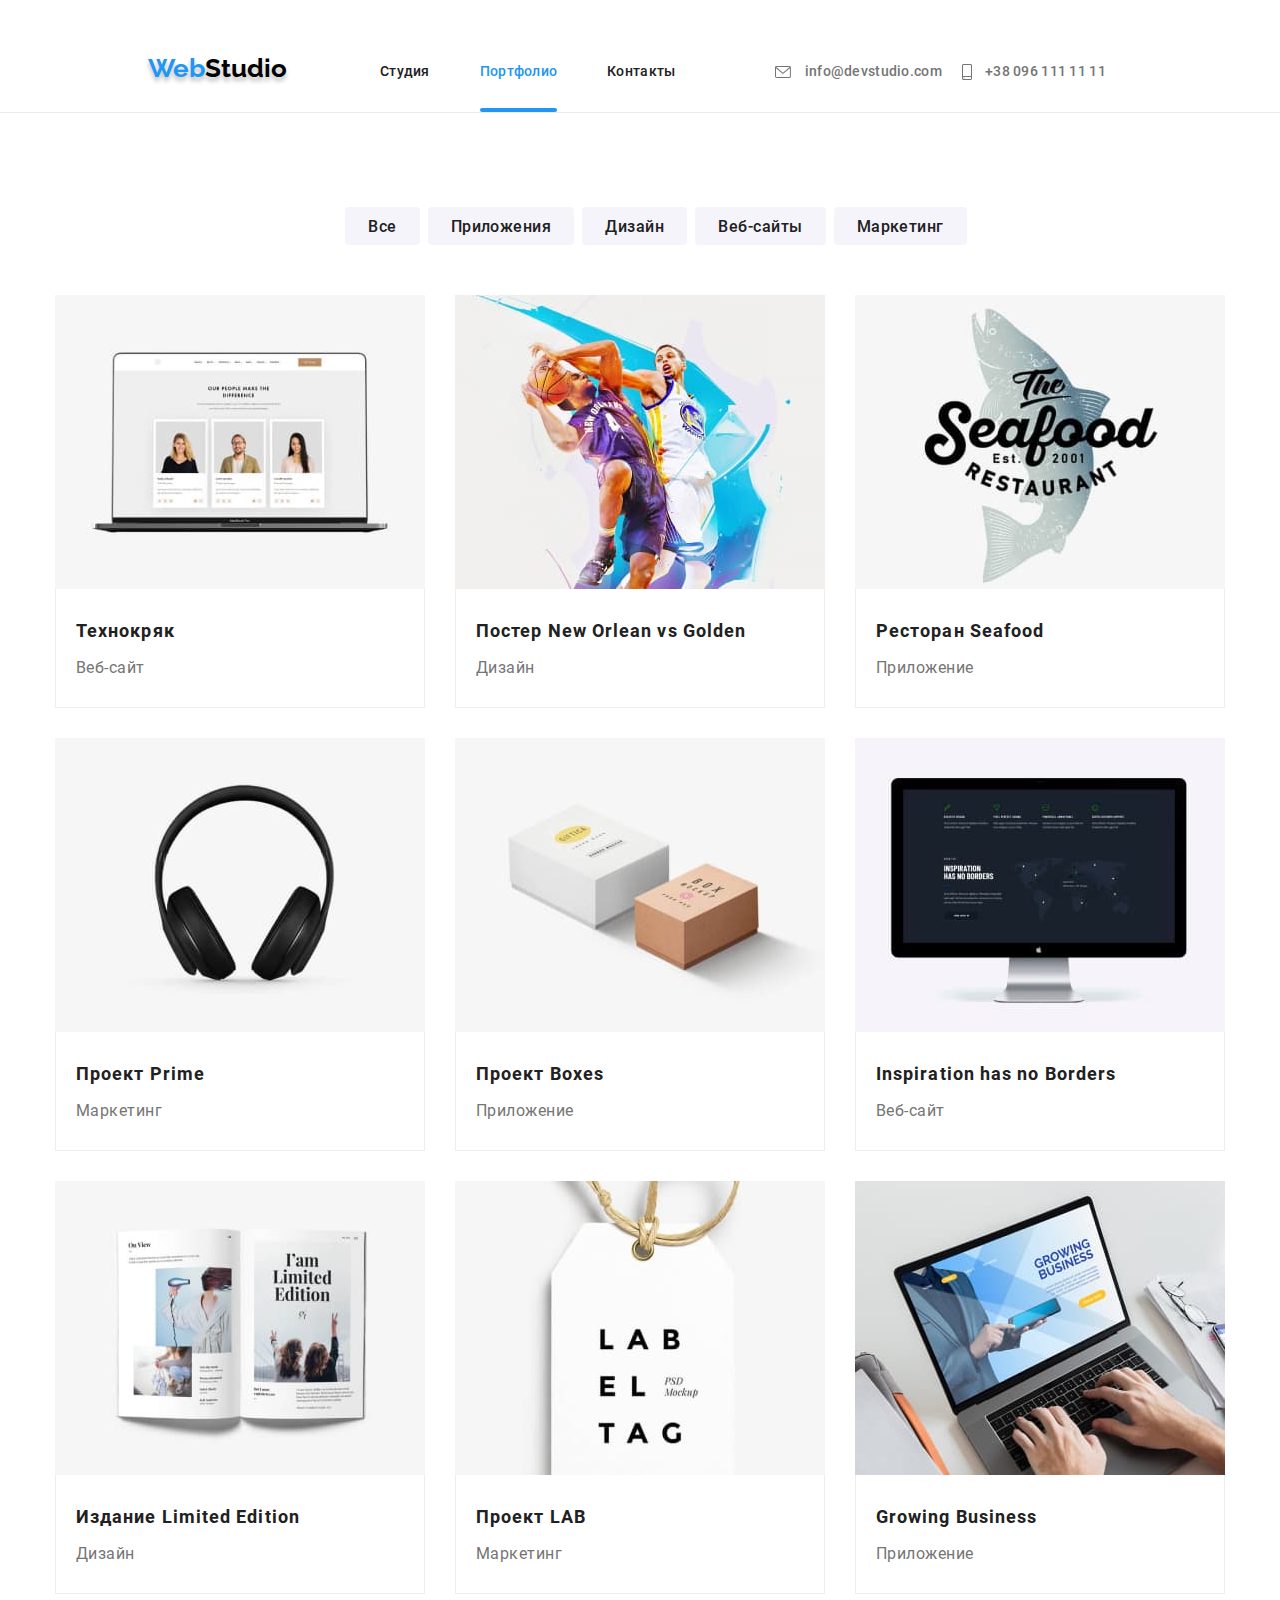
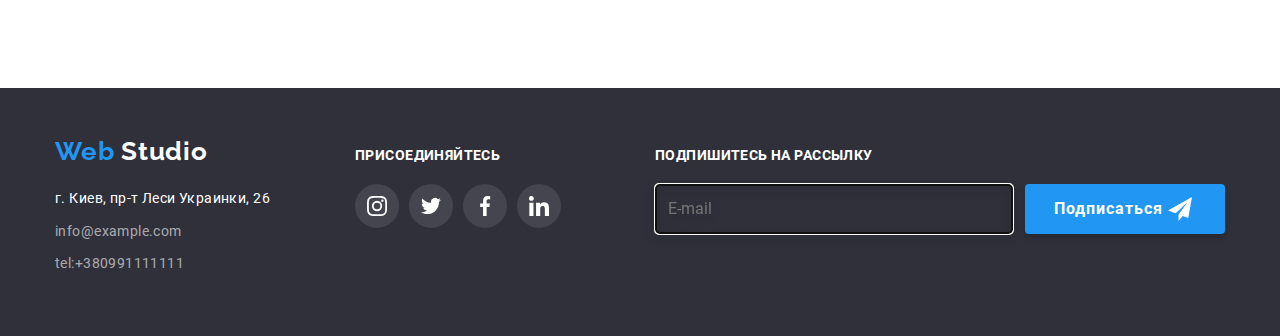
==== commit 451993a8: "updates img Portfolio" ====
--- a/portfolio.html
+++ b/portfolio.html
@@ -101,12 +101,12 @@
             <a href="#" class="list-link">
               <div class="project-box">
               <picture>
-                <source srcset="./images/Jpeg/portfolio/desktop/portfolio1.jpg 1x, ../images/Jpeg/portfolio/desktop/portfolio1@2x.jpg 2x"
+                <source srcset="./images/Jpeg/portfolio/desktop/Portfolio1.jpg 1x, ./images/Jpeg/portfolio/desktop/Portfolio1@2x.jpg 2x"
                   media="(min-width: 1200px)" />
-                                  <source srcset="./images/Jpeg/portfolio/tablet/Portfolio1.jpg 1x, ../images/Jpeg/portfolio/tablet/Portfolio1@2x.jpg 2x"
+                                  <source srcset="./images/Jpeg/portfolio/tablet/Portfolio1.jpg 1x, ./images/Jpeg/portfolio/tablet/Portfolio1@2x.jpg 2x"
                                     media="(min-width: 768px)" />
 
-                                  <source srcset="./images/Jpeg/portfolio/mobile/Portfolio1.jpg 1x, ../images/Jpeg/portfolio/mobile/Portfolio1@2x.jpg 2x"
+                                  <source srcset="./images/Jpeg/portfolio/mobile/Portfolio1.jpg 1x, ./images/Jpeg/portfolio/mobile/Portfolio1@2x.jpg 2x"
                                     media="(max-width: 767px)" />
 
 <img class="project-image" src="./images/Jpeg/portfolio/desktop/portfolio1.jpg alt="Технокряк" />
@@ -134,12 +134,12 @@
             <a href="#" class="list-link">
                             <div class="project-box">
               <picture>
-                <source srcset="./images/Jpeg/portfolio/desktop/Portfolio2.jpg 1x, ../images/Jpeg/portfolio/desktop/Portfolio2@2x.jpg 2x"
+                <source srcset="./images/Jpeg/portfolio/desktop/Portfolio2.jpg 1x, ./images/Jpeg/portfolio/desktop/Portfolio2@2x.jpg 2x"
                   media="(min-width: 1200px)" />
-                <source srcset="./images/Jpeg/portfolio/tablet/Portfolio2.jpg 1x, ../images/Jpeg/portfolio/tablet/Portfolio2@2x.jpg 2x"
+                <source srcset="./images/Jpeg/portfolio/tablet/Portfolio2.jpg 1x, ./images/Jpeg/portfolio/tablet/Portfolio2@2x.jpg 2x"
                   media="(min-width: 768px)" />
                 
-                <source srcset="./images/Jpeg/portfolio/mobile/Portfolio2.jpg 1x, ../images/Jpeg/portfolio/mobile/Portfolio2@2x.jpg 2x"
+                <source srcset="./images/Jpeg/portfolio/mobile/Portfolio2.jpg 1x, ./images/Jpeg/portfolio/mobile/Portfolio2@2x.jpg 2x"
                   media="(max-width: 767px)" />
 
               <img class="project-image" src="./images/Jpeg/portfolio/Portfolio2.jpg" alt="Постер New Orlean vs Golden Star" />
@@ -167,12 +167,12 @@
             <a href="#" class="list-link">
                                           <div class="project-box">
                                             <picture>
-                <source srcset="./images/Jpeg/portfolio/desktop/Portfolio3.jpg 1x, ../images/Jpeg/portfolio/desktop/Portfolio3@2x.jpg 2x"
+                <source srcset="./images/Jpeg/portfolio/desktop/Portfolio3.jpg 1x, ./images/Jpeg/portfolio/desktop/Portfolio3@2x.jpg 2x"
                   media="(min-width: 1200px)" />
-                <source srcset="./images/Jpeg/portfolio/tablet/Portfolio3.jpg 1x, ../images/Jpeg/portfolio/tablet/Portfolio3@2x.jpg 2x"
+                <source srcset="./images/Jpeg/portfolio/tablet/Portfolio3.jpg 1x, ./images/Jpeg/portfolio/tablet/Portfolio3@2x.jpg 2x"
                   media="(min-width: 768px)" />
               
-                <source srcset="./images/Jpeg/portfolio/mobile/Portfolio3.jpg 1x, ../images/Jpeg/portfolio/mobile/Portfolio3@2x.jpg 2x"
+                <source srcset="./images/Jpeg/portfolio/mobile/Portfolio3.jpg 1x, ./images/Jpeg/portfolio/mobile/Portfolio3@2x.jpg 2x"
                   media="(max-width: 767px)" />
 
               <img class="project-image"
@@ -201,12 +201,12 @@
             <a href="#" class="list-link">
                                           <div class="project-box">
                                             <picture>
-                <source srcset="./images/Jpeg/portfolio/desktop/Portfolio4.jpg 1x, ../images/Jpeg/portfolio/desktop/Portfolio4@2x.jpg 2x"
+                <source srcset="./images/Jpeg/portfolio/desktop/Portfolio4.jpg 1x, ./images/Jpeg/portfolio/desktop/Portfolio4@2x.jpg 2x"
                   media="(min-width: 1200px)" />
-                <source srcset="./images/Jpeg/portfolio/tablet/Portfolio4.jpg 1x, ../images/Jpeg/portfolio/tablet/Portfolio4@2x.jpg 2x"
+                <source srcset="./images/Jpeg/portfolio/tablet/Portfolio4.jpg 1x, ./images/Jpeg/portfolio/tablet/Portfolio4@2x.jpg 2x"
                   media="(min-width: 768px)" />
                 
-                <source srcset="./images/Jpeg/portfolio/mobile/Portfolio4.jpg 1x, ../images/Jpeg/portfolio/mobile/Portfolio4@2x.jpg 2x"
+                <source srcset="./images/Jpeg/portfolio/mobile/Portfolio4.jpg 1x, ./images/Jpeg/portfolio/mobile/Portfolio4@2x.jpg 2x"
                   media="(max-width: 767px)" />
 
               <img class="project-image"
@@ -234,12 +234,12 @@
             <a href="#" class="list-link">
                                                         <div class="project-box">
     <picture>
-      <source srcset="./images/Jpeg/portfolio/desktop/Portfolio5.jpg 1x, ../images/Jpeg/portfolio/desktop/Portfolio5@2x.jpg 2x"
+      <source srcset="./images/Jpeg/portfolio/desktop/Portfolio5.jpg 1x, ./images/Jpeg/portfolio/desktop/Portfolio5@2x.jpg 2x"
         media="(min-width: 1200px)" />
-      <source srcset="./images/Jpeg/portfolio/tablet/Portfolio5.jpg 1x, ../images/Jpeg/portfolio/tablet/Portfolio5@2x.jpg 2x"
+      <source srcset="./images/Jpeg/portfolio/tablet/Portfolio5.jpg 1x, ./images/Jpeg/portfolio/tablet/Portfolio5@2x.jpg 2x"
         media="(min-width: 768px)" />
     
-      <source srcset="./images/Jpeg/portfolio/mobile/Portfolio5.jpg 1x, ../images/Jpeg/portfolio/mobile/Portfolio5@2x.jpg 2x"
+      <source srcset="./images/Jpeg/portfolio/mobile/Portfolio5.jpg 1x, ./images/Jpeg/portfolio/mobile/Portfolio5@2x.jpg 2x"
         media="(max-width: 767px)" />
     
               <img class="project-image" src="./images/Jpeg/portfolio/Portfolio5.jpg" alt="Проект Boxes" />
@@ -266,12 +266,12 @@
           <li class="container-element">
             <a href="#" class="list-link">
                <div class="project-box"><picture>
-                <source srcset="./images/Jpeg/portfolio/desktop/Portfolio6.jpg 1x, ../images/Jpeg/portfolio/desktop/Portfolio6@2x.jpg 2x"
+                <source srcset="./images/Jpeg/portfolio/desktop/Portfolio6.jpg 1x, ./images/Jpeg/portfolio/desktop/Portfolio6@2x.jpg 2x"
                   media="(min-width: 1200px)" />
-                <source srcset="./images/Jpeg/portfolio/tablet/Portfolio6.jpg 1x, ../images/Jpeg/portfolio/tablet/Portfolio6@2x.jpg 2x"
+                <source srcset="./images/Jpeg/portfolio/tablet/Portfolio6.jpg 1x, ./images/Jpeg/portfolio/tablet/Portfolio6@2x.jpg 2x"
                   media="(min-width: 768px)" />
               
-                <source srcset="./images/Jpeg/portfolio/mobile/Portfolio6.jpg 1x, ../images/Jpeg/portfolio/mobile/Portfolio6@2x.jpg 2x"
+                <source srcset="./images/Jpeg/portfolio/mobile/Portfolio6.jpg 1x, ./images/Jpeg/portfolio/mobile/Portfolio6@2x.jpg 2x"
                   media="(max-width: 767px)" />
               
               <img class="project-image" src="./images/Jpeg/portfolio/Portfolio6.jpg" alt="Inspiration has no Borders" />
@@ -302,12 +302,12 @@
                <div class="project-box">
 
                     <picture>
-                      <source srcset="./images/Jpeg/portfolio/desktop/Portfolio7.jpg 1x, ../images/Jpeg/portfolio/desktop/Portfolio7@2x.jpg 2x"
+                      <source srcset="./images/Jpeg/portfolio/desktop/Portfolio7.jpg 1x, ./images/Jpeg/portfolio/desktop/Portfolio7@2x.jpg 2x"
                         media="(min-width: 1200px)" />
-                      <source srcset="./images/Jpeg/portfolio/tablet/Portfolio7.jpg 1x, ../images/Jpeg/portfolio/tablet/Portfolio7@2x.jpg 2x"
+                      <source srcset="./images/Jpeg/portfolio/tablet/Portfolio7.jpg 1x, ./images/Jpeg/portfolio/tablet/Portfolio7@2x.jpg 2x"
                         media="(min-width: 768px)" />
                     
-                      <source srcset="./images/Jpeg/portfolio/mobile/Portfolio7.jpg 1x, ../images/Jpeg/portfolio/mobile/Portfolio7@2x.jpg 2x"
+                      <source srcset="./images/Jpeg/portfolio/mobile/Portfolio7.jpg 1x, ./images/Jpeg/portfolio/mobile/Portfolio7@2x.jpg 2x"
                         media="(max-width: 767px)" />
                     
               <img class="project-image" src="./images/Jpeg/portfolio/Portfolio7.jpg" alt="Издание Limited Edition" />
@@ -334,12 +334,12 @@
             <a href="#" class="list-link">
             <div class="project-box">
                     <picture>
-                      <source srcset="./images/Jpeg/portfolio/desktop/Portfolio8.jpg 1x, ../images/Jpeg/portfolio/desktop/Portfolio8@2x.jpg 2x"
+                      <source srcset="./images/Jpeg/portfolio/desktop/Portfolio8.jpg 1x, ./images/Jpeg/portfolio/desktop/Portfolio8@2x.jpg 2x"
                         media="(min-width: 1200px)" />
-                      <source srcset="./images/Jpeg/portfolio/tablet/Portfolio8.jpg 1x, ../images/Jpeg/portfolio/tablet/Portfolio8@2x.jpg 2x"
+                      <source srcset="./images/Jpeg/portfolio/tablet/Portfolio8.jpg 1x, ./images/Jpeg/portfolio/tablet/Portfolio8@2x.jpg 2x"
                         media="(min-width: 768px)" />
                     
-                      <source srcset="./images/Jpeg/portfolio/mobile/Portfolio8.jpg 1x, ../images/Jpeg/portfolio/mobile/Portfolio8@2x.jpg 2x"
+                      <source srcset="./images/Jpeg/portfolio/mobile/Portfolio8.jpg 1x, ./images/Jpeg/portfolio/mobile/Portfolio8@2x.jpg 2x"
                         media="(max-width: 767px)" />
                     
               <img class="project-image" src="./images/Jpeg/portfolio/Portfolio8.jpg" alt="Проект LAB" />
@@ -367,12 +367,12 @@
             <a href="#" class="list-link">
                           <div class="project-box">
                                                 <picture>
-                                                  <source srcset="./images/Jpeg/portfolio/desktop/Portfolio9.jpg 1x, ../images/Jpeg/portfolio/desktop/Portfolio9@2x.jpg 2x"
+                                                  <source srcset="./images/Jpeg/portfolio/desktop/Portfolio9.jpg 1x, ./images/Jpeg/portfolio/desktop/Portfolio9@2x.jpg 2x"
                                                     media="(min-width: 1200px)" />
-                                                  <source srcset="./images/Jpeg/portfolio/tablet/Portfolio9.jpg 1x, ../images/Jpeg/portfolio/tablet/Portfolio9@2x.jpg 2x"
+                                                  <source srcset="./images/Jpeg/portfolio/tablet/Portfolio9.jpg 1x, ./images/Jpeg/portfolio/tablet/Portfolio9@2x.jpg 2x"
                                                     media="(min-width: 768px)" />
                                                 
-                                                  <source srcset="./images/Jpeg/portfolio/mobile/Portfolio9.jpg 1x, ../images/Jpeg/portfolio/mobile/Portfolio9@2x.jpg 2x"
+                                                  <source srcset="./images/Jpeg/portfolio/mobile/Portfolio9.jpg 1x, ./images/Jpeg/portfolio/mobile/Portfolio9@2x.jpg 2x"
                                                     media="(max-width: 767px)" />
                                                 
               <img class="project-image" src="./images/Jpeg/portfolio/Portfolio9.jpg" alt="Growing Business" />
